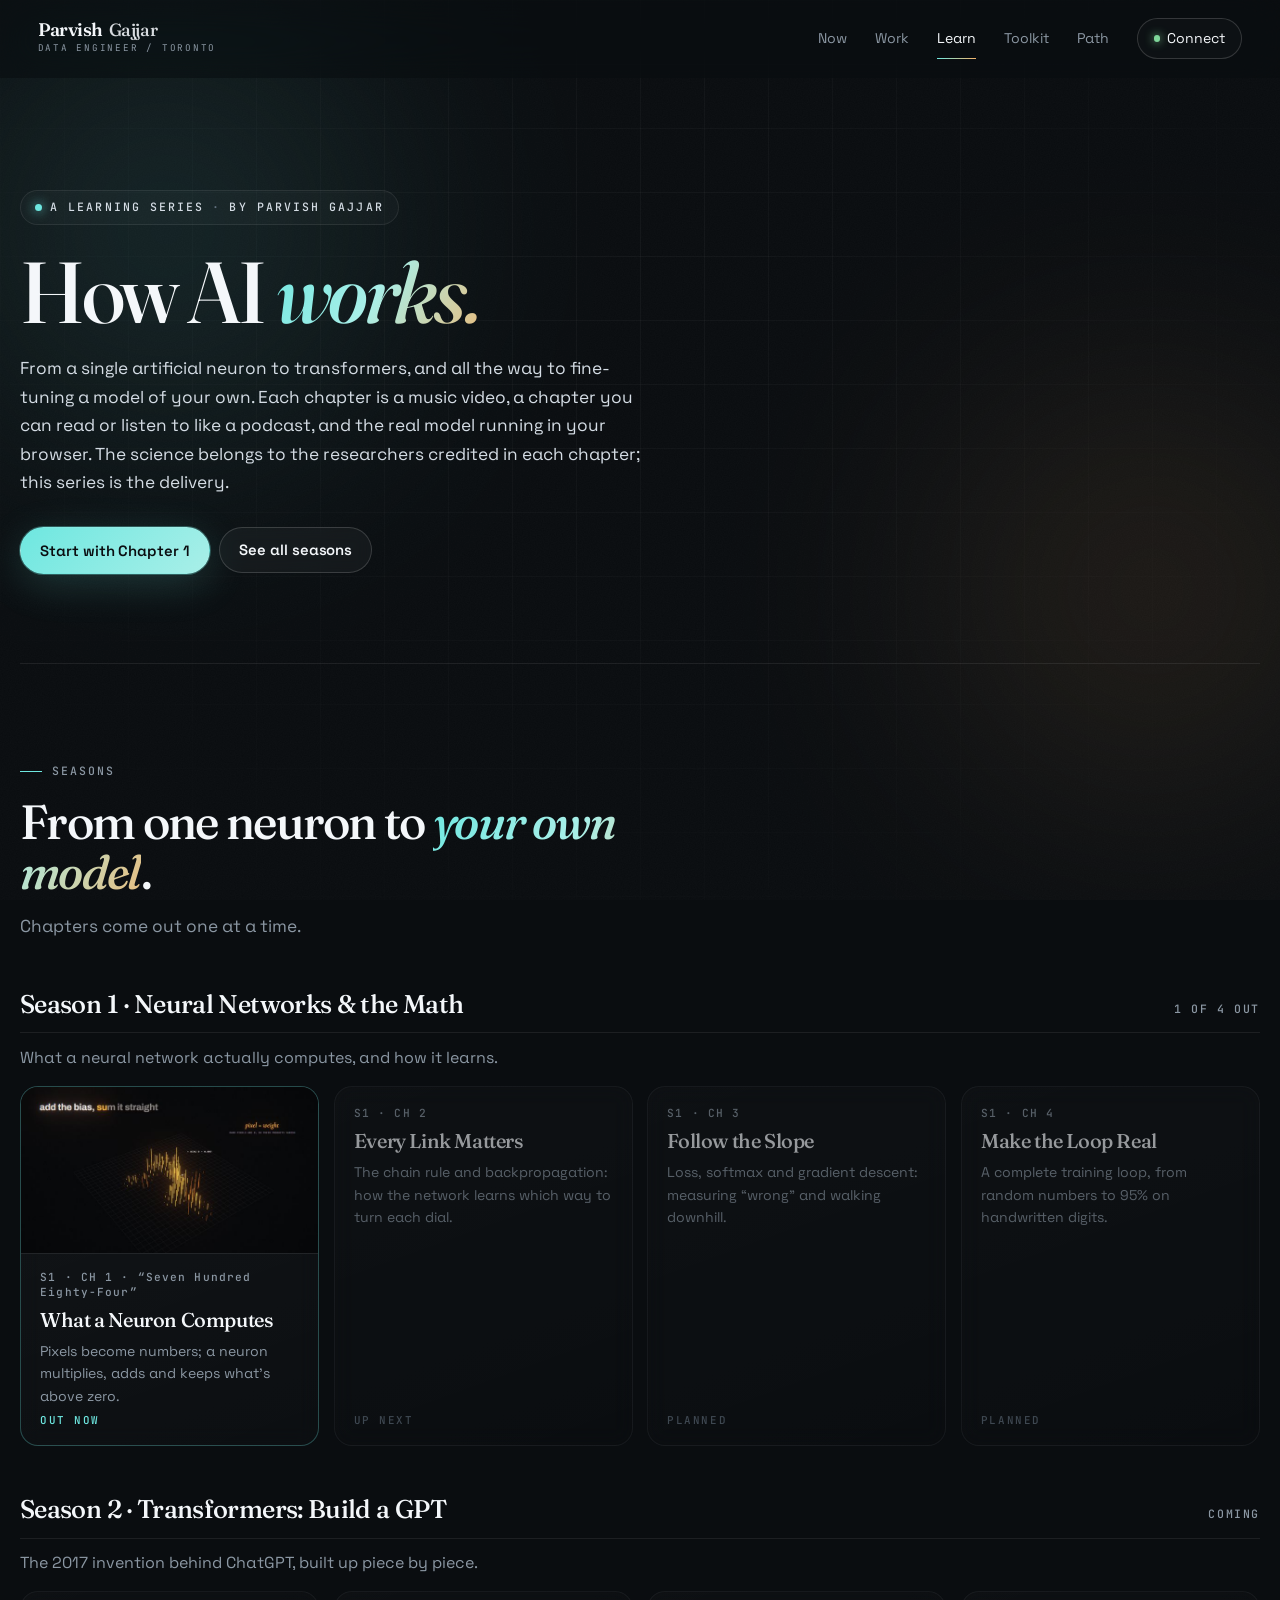
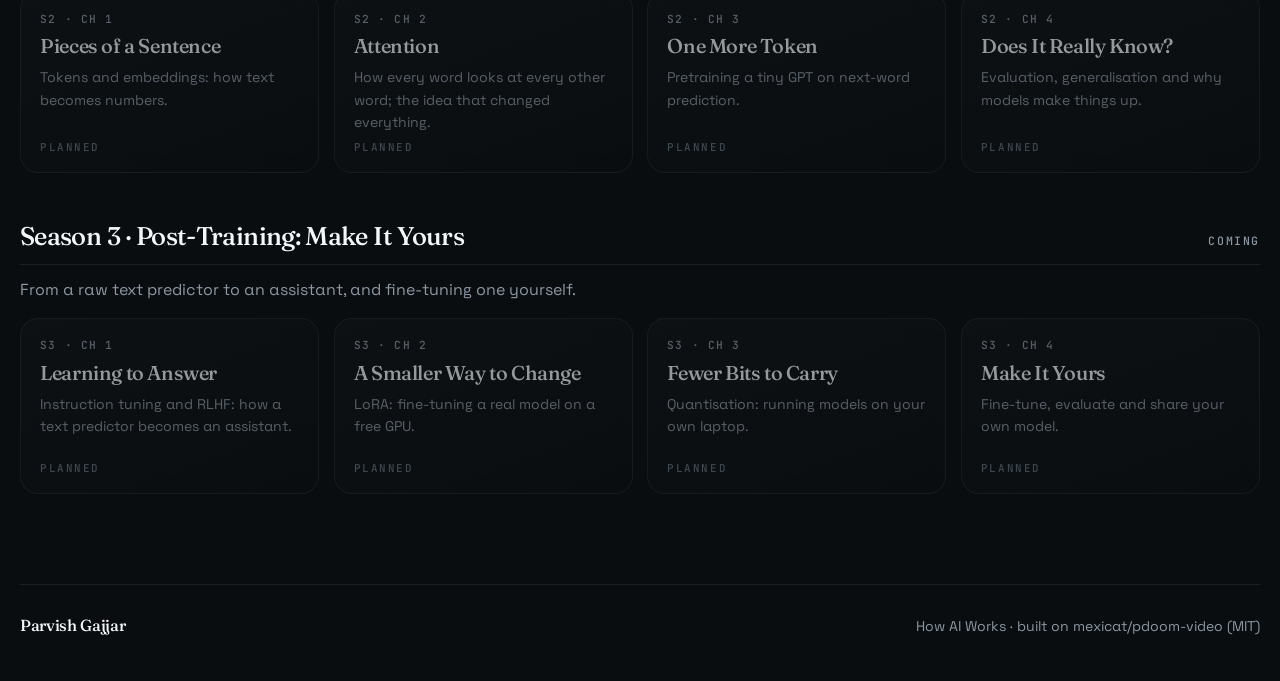
==== learn/index.html @ 752a0ad9 "Add How AI Works learning series: Season 1 Chapter 1 Music video, narrated chapter, and an in-browse" ====
<!DOCTYPE html>
<html lang="en">
<head>
  <meta charset="UTF-8">
  <meta name="viewport" content="width=device-width, initial-scale=1.0">
  <title>How AI Works · a learning series by Parvish Gajjar</title>
  <meta name="description" content="How AI Works: a learning series by Parvish Gajjar. Each chapter is a music video, a chapter you can read or listen to, a real trained model you can try, and a hands-on lab, with credits to the research behind it.">
  <meta name="theme-color" content="#0a0d10">
  <meta property="og:title" content="How AI Works — a learning series by Parvish Gajjar">
  <meta property="og:description" content="From a single neuron to transformers and fine-tuning your own model. Watch, read or listen, try, build.">
  <meta property="og:type" content="website">
  <meta property="og:url" content="https://parvishgajjar.github.io/learn/">
  <meta property="og:image" content="https://parvishgajjar.github.io/learn/s1/c1/media/f5-network.jpg">
  <meta name="twitter:card" content="summary_large_image">
  <link rel="canonical" href="https://parvishgajjar.github.io/learn/">
  <link rel="preconnect" href="https://fonts.googleapis.com">
  <link rel="preconnect" href="https://fonts.gstatic.com" crossorigin>
  <link href="https://fonts.googleapis.com/css2?family=Fraunces:ital,opsz,wght@0,9..144,400;0,9..144,500;0,9..144,600;1,9..144,400;1,9..144,500&family=Space+Grotesk:wght@300;400;500;600;700&family=JetBrains+Mono:wght@400;500&display=swap" rel="stylesheet">
  <link rel="stylesheet" href="/styles.css?v=7babe92">
  <link rel="stylesheet" href="/learn/learn.css?v=2">
  <link rel="icon" href="data:image/svg+xml,%3Csvg xmlns='http://www.w3.org/2000/svg' viewBox='0 0 100 100'%3E%3Crect width='100' height='100' rx='22' fill='%230a0d10'/%3E%3Ctext x='50' y='62' font-size='42' text-anchor='middle' fill='%236ee7e0' font-family='Georgia, serif' font-weight='700'%3EPG%3C/text%3E%3C/svg%3E">
</head>
<body>
  <div class="bg-layer" aria-hidden="true">
    <div class="bg-grid"></div>
    <div class="bg-noise"></div>
    <div class="bg-glow bg-glow-a"></div>
    <div class="bg-glow bg-glow-b"></div>
  </div>

  <header class="site-header">
    <a class="brand" href="/" aria-label="Parvish Gajjar home">
      <span class="brand-lockup">
        <span class="brand-name"><span class="brand-first">Parvish</span> <span class="brand-last">Gajjar</span></span>
        <span class="brand-role" aria-hidden="true">Data Engineer / Toronto</span>
      </span>
    </a>
    <nav class="site-nav" aria-label="Primary">
      <a href="/#now">Now</a>
      <a href="/#work">Work</a>
      <a href="/learn/" class="is-active">Learn</a>
      <a href="/#toolkit">Toolkit</a>
      <a href="/#path">Path</a>
      <a href="/#connect" class="nav-cta"><span class="nav-cta-dot" aria-hidden="true"></span>Connect</a>
    </nav>
  </header>

  <main class="lp">
    <section class="hub-hero">
      <p class="eyebrow"><span class="eyebrow-dot" aria-hidden="true"></span><span>A learning series</span><span class="eyebrow-sep">·</span><span>by Parvish Gajjar</span></p>
      <h1>How AI <span class="serif-accent">works.</span></h1>
      <p class="lede">From a single artificial neuron to transformers, and all the way to fine-tuning a model of your own. Each chapter is a music video, a chapter you can read or listen to like a podcast, and the real model running in your browser. The science belongs to the researchers credited in each chapter; this series is the delivery.</p>
      <div class="hero-actions">
        <a class="button button-primary" href="/learn/s1/c1/" id="startBtn">Start with Chapter 1</a>
        <a class="button button-secondary" href="#seasons">See all seasons</a>
      </div>
    </section>

    <section id="seasons">
      <p class="section-kicker"><span class="kicker-bar"></span>Seasons</p>
      <h2>From one neuron to <span class="serif-accent">your own model</span>.</h2>
      <p class="lede muted">Chapters come out one at a time.</p>
      <div id="seasonList"></div>
      <noscript><p><a class="inline" href="/learn/s1/c1/">Season 1 · Chapter 1: What a Neuron Computes</a></p></noscript>
    </section>
  </main>

  <footer class="site-footer">
    <div class="footer-row">
      <p class="footer-name">Parvish Gajjar</p>
      <p class="footer-meta">How AI Works · built on <a class="inline" href="https://github.com/mexicat/pdoom-video" target="_blank" rel="noreferrer">mexicat/pdoom-video</a> (MIT)</p>
    </div>
  </footer>

  <script src="/learn/series.js?v=2"></script>
  <script>
    (() => {
      const S = window.SERIES, root = document.getElementById('seasonList');
      const esc = (s) => String(s).replace(/[&<>"]/g, (c) => ({ '&': '&amp;', '<': '&lt;', '>': '&gt;', '"': '&quot;' }[c]));
      root.innerHTML = S.seasons.map((s) => {
        const live = s.chapters.filter((c) => c.status === 'live').length;
        return `<div class="season"><div class="season-head"><h3>Season ${s.n} · ${esc(s.title)}</h3><span>${live ? `${live} of ${s.chapters.length} out` : 'Coming'}</span></div>
          <p class="muted" style="margin:-0.3rem 0 1rem">${esc(s.blurb)}</p>
          <div class="chapters">${s.chapters.map((c) => {
            const state = c.status === 'live' ? 'Out now' : c.status === 'next' ? 'Up next' : 'Planned';
            const inner = `${c.thumb ? `<div class="thumb"><img src="${c.thumb}" alt="" loading="lazy"></div>` : ''}
              <span class="n">S${s.n} · CH ${c.n}${c.song ? ` · “${esc(c.song)}”` : ''}</span><h4>${esc(c.title)}</h4><p>${esc(c.blurb)}</p><span class="state">${state}</span>`;
            return c.status === 'live' ? `<a class="ch glass live" href="${c.url}">${inner}</a>` : `<div class="ch glass soon">${inner}</div>`;
          }).join('')}</div></div>`;
      }).join('');
    })();
  </script>
</body>
</html>
---- styles.css ----
:root {
  --bg: #0a0d10;
  --bg-2: #0e1217;
  --surface: #11161c;
  --surface-2: #161c24;
  --surface-3: #1d2530;
  --border: rgba(255, 255, 255, 0.08);
  --border-strong: rgba(255, 255, 255, 0.16);
  --border-warm: rgba(244, 179, 106, 0.22);
  --ink: #f4f7fa;
  --text: #d5dde5;
  --muted: #8b97a3;
  --muted-2: #62707e;
  --cyan: #6ee7e0;
  --cyan-deep: #3fb9b2;
  --cyan-soft: rgba(110, 231, 224, 0.12);
  --amber: #f4b36a;
  --amber-soft: rgba(244, 179, 106, 0.14);
  --green: #7fd69a;
  --danger: #ef6a6a;
  --shadow-sm: 0 6px 18px rgba(0, 0, 0, 0.35);
  --shadow-md: 0 22px 48px rgba(0, 0, 0, 0.45);
  --shadow-lg: 0 40px 90px rgba(0, 0, 0, 0.55);
  --glow-cyan: 0 0 0 1px rgba(110, 231, 224, 0.3), 0 10px 40px rgba(110, 231, 224, 0.18);
  --max: 1240px;
  --header-height: 72px;
  --radius-sm: 12px;
  --radius-md: 18px;
  --radius-lg: 26px;
  --radius-xl: 34px;
}

* { box-sizing: border-box; }
html { scroll-behavior: smooth; }

body {
  margin: 0;
  min-width: 320px;
  background: var(--bg);
  color: var(--text);
  font-family: "Space Grotesk", -apple-system, BlinkMacSystemFont, "Segoe UI", Arial, sans-serif;
  font-feature-settings: "ss01" on, "ss02" on, "cv01" on;
  line-height: 1.6;
  -webkit-font-smoothing: antialiased;
  -moz-osx-font-smoothing: grayscale;
  text-rendering: optimizeLegibility;
  overflow-x: hidden;
}

a { color: inherit; text-decoration: none; }
img { display: block; max-width: 100%; }

::selection { background: var(--cyan); color: var(--bg); }

/* ─────────── Background layer ─────────── */

.bg-layer {
  position: fixed;
  inset: 0;
  z-index: -1;
  overflow: hidden;
  pointer-events: none;
}

#hero-canvas {
  position: absolute;
  inset: 0;
  width: 100%;
  height: 100%;
  opacity: 0.92;
  mix-blend-mode: screen;
  mask-image: radial-gradient(ellipse at 48% 26%, rgba(0, 0, 0, 0.98) 0%, rgba(0, 0, 0, 0.92) 42%, rgba(0, 0, 0, 0.32) 68%, transparent 86%);
  -webkit-mask-image: radial-gradient(ellipse at 48% 26%, rgba(0, 0, 0, 0.98) 0%, rgba(0, 0, 0, 0.92) 42%, rgba(0, 0, 0, 0.32) 68%, transparent 86%);
}

.bg-grid {
  position: absolute;
  inset: 0;
  background-image:
    linear-gradient(rgba(255, 255, 255, 0.035) 1px, transparent 1px),
    linear-gradient(90deg, rgba(255, 255, 255, 0.035) 1px, transparent 1px);
  background-size: 64px 64px;
  mask-image: radial-gradient(ellipse at 50% 30%, black 0%, transparent 85%);
  -webkit-mask-image: radial-gradient(ellipse at 50% 30%, black 0%, transparent 85%);
}

.bg-noise {
  position: absolute;
  inset: 0;
  opacity: 0.045;
  pointer-events: none;
  background-image: url("data:image/svg+xml;utf8,<svg xmlns='http://www.w3.org/2000/svg' width='140' height='140'><filter id='n'><feTurbulence type='fractalNoise' baseFrequency='0.85' numOctaves='2' seed='7'/><feColorMatrix values='0 0 0 0 1  0 0 0 0 1  0 0 0 0 1  0 0 0 0.5 0'/></filter><rect width='100%' height='100%' filter='url(%23n)' fill='white'/></svg>");
}

.bg-glow {
  position: absolute;
  width: 50vw;
  height: 50vw;
  max-width: 720px;
  max-height: 720px;
  border-radius: 50%;
  filter: blur(120px);
  opacity: 0.5;
}

.bg-glow-a {
  top: -10%;
  left: -12%;
  background: radial-gradient(circle, rgba(110, 231, 224, 0.35), transparent 70%);
}

.bg-glow-b {
  top: 30%;
  right: -15%;
  background: radial-gradient(circle, rgba(244, 179, 106, 0.28), transparent 70%);
}

/* ─────────── Header ─────────── */

.site-header {
  position: sticky;
  top: 0;
  z-index: 20;
  display: flex;
  align-items: center;
  justify-content: space-between;
  gap: 1.4rem;
  height: 78px;
  padding: 0 2.35rem;
  backdrop-filter: blur(20px) saturate(140%);
  -webkit-backdrop-filter: blur(20px) saturate(140%);
  background: rgba(10, 13, 16, 0.55);
  border-bottom: 1px solid transparent;
  transition: background-color 220ms ease, border-color 220ms ease;
}

.site-header.is-scrolled {
  background: rgba(10, 13, 16, 0.82);
  border-color: var(--border);
}

.brand {
  display: inline-flex;
  align-items: center;
  gap: 0.2rem;
  font-weight: 600;
  letter-spacing: -0.02em;
  color: var(--ink);
}

.brand-lockup {
  display: grid;
  gap: 0.14rem;
}

.brand-name {
  display: inline-flex;
  align-items: baseline;
  gap: 0.36rem;
  white-space: nowrap;
  line-height: 1;
}

.brand-first {
  font-family: "Fraunces", Georgia, serif;
  font-size: 1.14rem;
  font-weight: 600;
  letter-spacing: -0.03em;
  color: var(--ink);
}

.brand-last {
  font-family: "Fraunces", Georgia, serif;
  font-size: 1.1rem;
  font-weight: 500;
  letter-spacing: -0.022em;
  text-transform: none;
  color: rgba(244, 247, 250, 0.88);
}

.brand-role {
  display: block;
  color: var(--muted);
  font-family: "JetBrains Mono", ui-monospace, monospace;
  font-size: 0.58rem;
  font-weight: 400;
  letter-spacing: 0.19em;
  text-transform: uppercase;
}

.site-nav {
  display: inline-flex;
  align-items: center;
  gap: 1.75rem;
  flex-wrap: wrap;
  justify-content: flex-end;
  font-size: 0.88rem;
}

.site-nav a {
  position: relative;
  color: var(--muted);
  padding: 0.3rem 0;
  transition: color 180ms ease;
}

.site-nav a::after {
  content: "";
  position: absolute;
  left: 0;
  bottom: -0.3rem;
  width: 100%;
  height: 1.5px;
  background: linear-gradient(90deg, var(--cyan), var(--amber));
  transform: scaleX(0);
  transform-origin: left;
  transition: transform 280ms cubic-bezier(0.2, 0.8, 0.2, 1);
}

.site-nav a:hover,
.site-nav a.is-active { color: var(--ink); }
.site-nav a:hover::after,
.site-nav a.is-active::after { transform: scaleX(1); }

.nav-cta {
  display: inline-flex;
  align-items: center;
  gap: 0.45rem;
  padding: 0.52rem 1rem !important;
  border: 1px solid var(--border-strong);
  border-radius: 999px;
  color: var(--ink) !important;
  background: rgba(255, 255, 255, 0.02);
  transition: background-color 200ms ease, border-color 200ms ease;
}

.nav-cta::after { display: none; }
.nav-cta:hover { background: rgba(110, 231, 224, 0.08); border-color: var(--cyan-deep); }

.nav-cta-dot {
  width: 0.42rem;
  height: 0.42rem;
  border-radius: 999px;
  background: var(--green);
  box-shadow: 0 0 10px var(--green);
  animation: pulseDot 2.4s ease-in-out infinite;
}

/* ─────────── Hero ─────────── */

.hero { padding: 2.4rem 0 0; position: relative; }

.hero-shell,
.section,
.site-footer {
  width: min(var(--max), calc(100% - 2.4rem));
  margin: 0 auto;
}

.hero-shell {
  display: grid;
  grid-template-columns: minmax(0, 1.1fr) minmax(320px, 0.9fr);
  gap: 3.4rem;
  align-items: center;
  min-height: calc(100svh - var(--header-height) - 1rem);
  padding: 1.5rem 0 3rem;
  position: relative;
}

.eyebrow,
.section-kicker,
.path-label,
.principle-index,
.work-index,
.now-label,
.focus-num {
  text-transform: uppercase;
  letter-spacing: 0.18em;
  font-size: 0.72rem;
  color: var(--muted);
  font-family: "JetBrains Mono", ui-monospace, monospace;
  font-weight: 500;
}

.eyebrow {
  display: inline-flex;
  align-items: center;
  gap: 0.5rem;
  padding: 0.45rem 0.9rem;
  border: 1px solid var(--border);
  border-radius: 999px;
  background: rgba(255, 255, 255, 0.025);
  margin: 0 0 1.6rem;
  color: var(--text);
}

.eyebrow-sep { color: var(--muted-2); }

.eyebrow-dot {
  width: 0.42rem;
  height: 0.42rem;
  border-radius: 999px;
  background: var(--cyan);
  box-shadow: 0 0 12px var(--cyan);
  animation: pulseDot 2.4s ease-in-out infinite;
}

.hero-copy h1 {
  margin: 0 0 1.3rem;
  max-width: 14ch;
  font-family: "Fraunces", Georgia, serif;
  font-weight: 500;
  font-size: clamp(3rem, 8.4vw, 6.4rem);
  line-height: 0.98;
  letter-spacing: -0.04em;
  color: var(--ink);
}

.hero-copy h1 .serif {
  display: inline;
  font-style: italic;
  font-weight: 500;
  background: linear-gradient(120deg, var(--cyan) 0%, #a9efe8 50%, var(--amber) 110%);
  -webkit-background-clip: text;
  background-clip: text;
  color: transparent;
}

.hero-text,
.intro-copy p,
.connect-copy,
.now-lede {
  max-width: 42rem;
  font-size: 1.05rem;
  color: var(--text);
  line-height: 1.65;
}

.hero-actions {
  display: flex;
  flex-wrap: wrap;
  gap: 0.6rem;
  margin-top: 1.9rem;
}

.button {
  display: inline-flex;
  align-items: center;
  justify-content: center;
  gap: 0.5rem;
  min-height: 2.85rem;
  padding: 0.65rem 1.2rem;
  border-radius: 999px;
  border: 1px solid transparent;
  font-weight: 600;
  font-size: 0.93rem;
  letter-spacing: -0.005em;
  cursor: pointer;
  transition: transform 220ms ease, background-color 220ms ease, border-color 220ms ease, color 220ms ease, box-shadow 220ms ease;
}

.button svg { transition: transform 220ms ease; }
.button:hover { transform: translateY(-1px); }
.button:hover svg { transform: translate(2px, -2px); }

.button-primary {
  background: linear-gradient(135deg, var(--cyan) 0%, #a9efe8 100%);
  color: var(--bg);
  box-shadow: var(--glow-cyan);
}

.button-primary:hover {
  box-shadow: 0 0 0 1px var(--cyan), 0 14px 50px rgba(110, 231, 224, 0.28);
}

.button-secondary {
  background: rgba(255, 255, 255, 0.04);
  border-color: var(--border-strong);
  color: var(--ink);
  backdrop-filter: blur(8px);
}

.button-secondary:hover {
  background: rgba(255, 255, 255, 0.08);
  border-color: var(--border-strong);
}

.button-ghost {
  background: transparent;
  color: var(--muted);
}

.button-ghost:hover { color: var(--ink); }

/* ─────────── Stat strip ─────────── */

.stat-strip {
  display: grid;
  grid-template-columns: repeat(4, minmax(0, 1fr));
  gap: 1rem;
  margin: 2.4rem 0 0;
  padding: 1.4rem 1.4rem;
  border: 1px solid var(--border);
  border-radius: var(--radius-md);
  background: linear-gradient(180deg, rgba(255, 255, 255, 0.03), rgba(255, 255, 255, 0.01));
  backdrop-filter: blur(8px);
}

.stat { margin: 0; min-width: 0; }

.stat dt {
  font-family: "JetBrains Mono", ui-monospace, monospace;
  font-size: 0.66rem;
  letter-spacing: 0.18em;
  text-transform: uppercase;
  color: var(--muted-2);
  margin-bottom: 0.3rem;
}

.stat dd { margin: 0; display: flex; flex-direction: column; gap: 0.15rem; }

.stat-num {
  font-family: "Fraunces", Georgia, serif;
  font-size: clamp(1.6rem, 3.4vw, 2.2rem);
  font-weight: 500;
  line-height: 1;
  letter-spacing: -0.03em;
  color: var(--ink);
}

.stat-num em {
  font-style: normal;
  color: var(--cyan);
  font-size: 0.75em;
  margin-left: 0.1em;
}

.stat-ctx {
  font-size: 0.76rem;
  color: var(--muted);
  line-height: 1.35;
}

/* ─────────── Hero portrait ─────────── */

.hero-visual {
  position: relative;
  margin: 0;
  display: grid;
  place-items: center;
  min-height: 34rem;
}

.portrait-stack {
  position: relative;
  width: min(100%, 27rem);
  aspect-ratio: 1 / 1;
}

.portrait-ring {
  position: absolute;
  inset: -8%;
  border-radius: 50%;
  background:
    conic-gradient(from 140deg at 50% 50%, transparent, rgba(110, 231, 224, 0.45), transparent 40%, rgba(244, 179, 106, 0.35), transparent 70%);
  filter: blur(16px);
  opacity: 0.55;
  z-index: 0;
  animation: ringSpin 18s linear infinite;
}

.portrait-frame {
  position: relative;
  width: 100%;
  height: 100%;
  border-radius: 50%;
  overflow: hidden;
  background: radial-gradient(circle at 50% 50%, rgba(255, 255, 255, 0.04), rgba(17, 22, 28, 0.88));
  border: 1px solid var(--border-strong);
  box-shadow: var(--shadow-lg), inset 0 1px 0 rgba(255, 255, 255, 0.05);
  transform: translateY(0);
  transition: transform 500ms cubic-bezier(0.2, 0.8, 0.2, 1);
  z-index: 1;
  will-change: transform;
}

.portrait-frame:hover { transform: translateY(-4px) scale(1.01); }

.portrait {
  width: 100%;
  height: 100%;
  object-fit: cover;
  object-position: 50% 50%;
  filter: saturate(1.03) contrast(1.02);
}

.portrait-overlay {
  position: absolute;
  inset: 0;
  background:
    radial-gradient(circle at 50% 30%, transparent 48%, rgba(10, 13, 16, 0.18) 82%, rgba(10, 13, 16, 0.4) 100%);
  pointer-events: none;
}

.portrait-mark {
  position: absolute;
  top: 0.6rem;
  right: -0.1rem;
  z-index: 2;
  font-family: "JetBrains Mono", ui-monospace, monospace;
  font-size: 0.72rem;
  letter-spacing: 0.12em;
  color: var(--muted);
  background: var(--surface-2);
  padding: 0.3rem 0.7rem;
  border-radius: 999px;
  border: 1px solid var(--border-strong);
  transform: rotate(2deg);
  box-shadow: var(--shadow-sm);
}

.portrait-snippet {
  position: absolute;
  right: -0.6rem;
  bottom: 0.9rem;
  z-index: 4;
  display: flex;
  flex-direction: column;
  gap: 0.25rem;
  padding: 0.7rem 0.95rem;
  background: var(--surface-2);
  border: 1px solid var(--border-strong);
  border-radius: var(--radius-md);
  box-shadow: var(--shadow-md);
  max-width: 13.5rem;
}

.portrait-snippet-label {
  font-family: "JetBrains Mono", ui-monospace, monospace;
  font-size: 0.66rem;
  letter-spacing: 0.18em;
  text-transform: uppercase;
  color: var(--cyan);
}

.portrait-snippet code {
  font-family: "JetBrains Mono", ui-monospace, monospace;
  font-size: 0.74rem;
  color: var(--text);
  line-height: 1.4;
  word-break: break-word;
}

/* ─────────── Ticker ─────────── */

.ticker {
  margin: 1rem 0 0;
  overflow: hidden;
  border-top: 1px solid var(--border);
  border-bottom: 1px solid var(--border);
  background: linear-gradient(90deg, transparent, rgba(255, 255, 255, 0.02), transparent);
  mask-image: linear-gradient(90deg, transparent, black 10%, black 90%, transparent);
  -webkit-mask-image: linear-gradient(90deg, transparent, black 10%, black 90%, transparent);
}

.ticker-track {
  display: inline-flex;
  align-items: center;
  gap: 1.6rem;
  min-width: max-content;
  padding: 0.95rem 0;
  animation: tickerMove 44s linear infinite;
}

.ticker-track span {
  font-family: "JetBrains Mono", ui-monospace, monospace;
  font-size: 0.84rem;
  text-transform: uppercase;
  letter-spacing: 0.16em;
  color: var(--text);
}

.ticker-track i {
  color: var(--cyan);
  font-style: normal;
  font-size: 0.82rem;
}

/* ─────────── Sections ─────────── */

.section { padding: 6rem 0; position: relative; }

.section-kicker {
  display: inline-flex;
  align-items: center;
  gap: 0.6rem;
  margin: 0 0 1rem;
}

.kicker-bar {
  display: inline-block;
  width: 1.4rem;
  height: 1px;
  background: var(--cyan);
}

.now-head h2,
.work-head h2,
.toolkit-head h2,
.path-head h2,
.values-head h2,
.connect-shell h2 {
  margin: 0;
  font-family: "Fraunces", Georgia, serif;
  font-weight: 500;
  font-size: clamp(2rem, 4.4vw, 3.2rem);
  line-height: 1.02;
  letter-spacing: -0.035em;
  color: var(--ink);
  max-width: 22ch;
}

/* ─────────── Now section ─────────── */

.now-shell {
  display: grid;
  grid-template-columns: minmax(0, 0.85fr) minmax(0, 1.15fr);
  gap: 2.4rem;
  align-items: start;
}

.now-head { position: sticky; top: calc(var(--header-height) + 1.5rem); }

.now-lede {
  margin: 1rem 0 0;
  font-size: 0.98rem;
  color: var(--muted);
}

.now-list {
  list-style: none;
  margin: 0;
  padding: 0;
  display: grid;
  gap: 0;
}

.now-list li {
  display: grid;
  grid-template-columns: 9rem 1fr;
  gap: 1.4rem;
  align-items: start;
  padding: 1.4rem 0;
  border-top: 1px solid var(--border);
  transition: padding-left 240ms ease;
}

.now-list li:last-child { border-bottom: 1px solid var(--border); }
.now-list li:hover { padding-left: 0.6rem; }

.now-label {
  padding-top: 0.25rem;
  color: var(--cyan);
}

.now-body h3 {
  margin: 0 0 0.4rem;
  font-family: "Fraunces", Georgia, serif;
  font-weight: 500;
  font-size: 1.25rem;
  letter-spacing: -0.025em;
  color: var(--ink);
  line-height: 1.2;
}

.now-body p {
  margin: 0;
  color: var(--text);
  font-size: 0.98rem;
}

.now-body em { color: var(--amber); font-style: normal; font-weight: 500; }

/* ─────────── Intro / Focus ─────────── */

.intro-grid {
  display: grid;
  grid-template-columns: minmax(0, 1fr) minmax(0, 1.05fr);
  gap: 2.6rem;
}

.section-lede {
  margin: 0 0 1rem;
  font-family: "Fraunces", Georgia, serif;
  font-weight: 400;
  font-style: italic;
  font-size: clamp(1.9rem, 3.6vw, 2.7rem);
  line-height: 1.08;
  letter-spacing: -0.025em;
  color: var(--ink);
  max-width: 18ch;
}

.focus-list { display: grid; gap: 0; }

.focus-item {
  display: grid;
  grid-template-columns: 3.4rem 1fr;
  column-gap: 0.8rem;
  row-gap: 0.4rem;
  align-items: start;
  padding: 1.5rem 0;
  border-top: 1px solid var(--border);
}

.focus-item:last-child { border-bottom: 1px solid var(--border); }

.focus-item h3,
.focus-item p { grid-column: 2; }

.focus-num {
  grid-column: 1;
  grid-row: 1 / span 2;
  color: var(--amber);
  padding-top: 0.25rem;
}

.focus-item h3 {
  margin: 0;
  font-family: "Fraunces", Georgia, serif;
  font-weight: 500;
  font-size: 1.22rem;
  letter-spacing: -0.025em;
  color: var(--ink);
  line-height: 1.22;
}

.focus-item p {
  margin: 0;
  color: var(--text);
  font-size: 0.98rem;
  line-height: 1.6;
}

/* ─────────── Work / Build log ─────────── */

.work-head {
  display: grid;
  gap: 0.8rem;
  margin-bottom: 2rem;
  max-width: 44rem;
}

.work-feature {
  position: relative;
  padding: 2rem 2.2rem;
  margin-bottom: 1rem;
  border: 1px solid var(--border);
  border-radius: var(--radius-lg);
  background:
    radial-gradient(circle at 100% 0%, rgba(110, 231, 224, 0.08), transparent 50%),
    linear-gradient(180deg, rgba(255, 255, 255, 0.03), rgba(255, 255, 255, 0.01));
  overflow: hidden;
}

.work-feature-alt {
  background:
    radial-gradient(circle at 0% 100%, rgba(244, 179, 106, 0.1), transparent 55%),
    linear-gradient(180deg, rgba(255, 255, 255, 0.03), rgba(255, 255, 255, 0.01));
}

.work-feature::after {
  content: "";
  position: absolute;
  inset: 0;
  background-image:
    linear-gradient(rgba(255, 255, 255, 0.03) 1px, transparent 1px),
    linear-gradient(90deg, rgba(255, 255, 255, 0.03) 1px, transparent 1px);
  background-size: 40px 40px;
  mask-image: radial-gradient(ellipse at 80% 20%, black, transparent 70%);
  -webkit-mask-image: radial-gradient(ellipse at 80% 20%, black, transparent 70%);
  pointer-events: none;
}

.work-feature > * { position: relative; z-index: 1; }

.work-feature-meta {
  display: flex;
  flex-wrap: wrap;
  gap: 0.5rem;
  margin-bottom: 1.2rem;
}

.badge {
  display: inline-flex;
  align-items: center;
  padding: 0.3rem 0.7rem;
  border: 1px solid var(--border);
  border-radius: 999px;
  font-family: "JetBrains Mono", ui-monospace, monospace;
  font-size: 0.72rem;
  letter-spacing: 0.08em;
  color: var(--text);
  background: rgba(255, 255, 255, 0.03);
}

.badge-cyan { color: var(--cyan); border-color: rgba(110, 231, 224, 0.3); background: var(--cyan-soft); }
.badge-amber { color: var(--amber); border-color: var(--border-warm); background: var(--amber-soft); }

.work-feature h3 {
  margin: 0 0 0.8rem;
  font-family: "Fraunces", Georgia, serif;
  font-weight: 500;
  font-size: clamp(1.6rem, 3vw, 2.3rem);
  line-height: 1.1;
  letter-spacing: -0.03em;
  color: var(--ink);
}

.work-feature p {
  margin: 0 0 1.6rem;
  max-width: 54ch;
  color: var(--text);
  font-size: 1.02rem;
  line-height: 1.65;
}

.work-feature-stats {
  display: flex;
  flex-wrap: wrap;
  gap: 1.4rem 2.6rem;
  padding: 1rem 0 0;
  border-top: 1px solid var(--border);
}

.work-feature-stats div {
  display: flex;
  flex-direction: column;
  gap: 0.15rem;
}

.work-feature-stats strong {
  font-family: "Fraunces", Georgia, serif;
  font-weight: 500;
  font-size: 1.6rem;
  letter-spacing: -0.03em;
  color: var(--cyan);
}

.work-feature-alt .work-feature-stats strong { color: var(--amber); }

.work-feature-stats span {
  font-family: "JetBrains Mono", ui-monospace, monospace;
  font-size: 0.76rem;
  letter-spacing: 0.08em;
  color: var(--muted);
  text-transform: uppercase;
}

.work-list {
  display: grid;
  gap: 0;
  margin-top: 2.5rem;
  border-top: 1px solid var(--border);
}

.work-row {
  display: grid;
  grid-template-columns: 180px minmax(0, 1fr);
  gap: 2rem;
  padding: 1.8rem 0;
  border-bottom: 1px solid var(--border);
  transition: background-color 240ms ease, padding 240ms ease;
}

.work-row:hover {
  background: rgba(255, 255, 255, 0.015);
  padding-left: 0.6rem;
  padding-right: 0.6rem;
}

.work-meta {
  display: flex;
  flex-direction: column;
  gap: 0.5rem;
  padding-top: 0.4rem;
}

.work-index { color: var(--text); font-size: 0.86rem; }
.work-stack { color: var(--muted); font-size: 0.74rem; text-transform: none; letter-spacing: 0.04em; }

.work-body h3 {
  margin: 0;
  font-family: "Fraunces", Georgia, serif;
  font-weight: 500;
  font-size: clamp(1.35rem, 2.4vw, 1.9rem);
  letter-spacing: -0.025em;
  line-height: 1.15;
  color: var(--ink);
}

.work-body h3 a {
  display: inline-flex;
  align-items: baseline;
  gap: 0.4rem;
  color: var(--ink);
}

.work-body h3 a:hover { color: var(--cyan); }

.link-arrow {
  display: inline-block;
  font-family: "Space Grotesk", sans-serif;
  color: var(--cyan);
  transition: transform 220ms ease;
}

.work-body h3 a:hover .link-arrow { transform: translate(3px, -3px); }

.work-body p {
  margin: 0.5rem 0 0;
  color: var(--text);
  font-size: 0.98rem;
  line-height: 1.6;
  max-width: 58ch;
}

.work-tags {
  display: flex;
  flex-wrap: wrap;
  gap: 0.5rem;
  margin-top: 0.95rem;
}

.work-tags span {
  display: inline-flex;
  align-items: center;
  min-height: 1.85rem;
  padding: 0.25rem 0.7rem;
  border: 1px solid var(--border);
  border-radius: 999px;
  background: rgba(255, 255, 255, 0.02);
  color: var(--muted);
  font-size: 0.82rem;
}

.work-tags a {
  text-decoration: underline;
  text-decoration-thickness: 0.06em;
  text-underline-offset: 0.18em;
  color: var(--text);
}

/* ─────────── Toolkit ─────────── */

.toolkit-head {
  display: grid;
  gap: 0.6rem;
  margin-bottom: 2rem;
}

.toolkit-grid {
  display: grid;
  grid-template-columns: repeat(3, minmax(0, 1fr));
  gap: 1.2rem;
}

.tool-card {
  position: relative;
  padding: 1.4rem 1.4rem 1.4rem;
  border: 1px solid var(--border);
  border-radius: var(--radius-md);
  background: linear-gradient(180deg, rgba(255, 255, 255, 0.035), rgba(255, 255, 255, 0.01));
  transition: border-color 240ms ease, transform 240ms ease, box-shadow 240ms ease;
}

.tool-card:hover {
  border-color: var(--border-strong);
  transform: translateY(-2px);
  box-shadow: var(--shadow-sm);
}

.tool-card.is-active {
  border-color: rgba(110, 231, 224, 0.34);
  transform: translateY(-3px);
  box-shadow: 0 0 0 1px rgba(110, 231, 224, 0.12), 0 18px 46px rgba(110, 231, 224, 0.12);
}

.tool-card-head {
  display: flex;
  align-items: center;
  gap: 0.7rem;
  margin-bottom: 1rem;
  padding-bottom: 1rem;
  border-bottom: 1px solid var(--border);
}

.tool-card-icon {
  display: inline-flex;
  align-items: center;
  justify-content: center;
  width: 2.1rem;
  height: 2.1rem;
  border-radius: 8px;
  background: var(--cyan-soft);
  color: var(--cyan);
  border: 1px solid rgba(110, 231, 224, 0.2);
}

.tool-card h3 {
  margin: 0;
  font-family: "Fraunces", Georgia, serif;
  font-weight: 500;
  font-size: 1.1rem;
  letter-spacing: -0.02em;
  color: var(--ink);
}

.tool-list {
  list-style: none;
  margin: 0;
  padding: 0;
  display: grid;
  gap: 0.55rem;
}

.tool-list li {
  display: flex;
  align-items: center;
  justify-content: space-between;
  gap: 0.6rem;
}

.tool-list kbd {
  font-family: "JetBrains Mono", ui-monospace, monospace;
  font-size: 0.82rem;
  font-weight: 500;
  color: var(--ink);
  padding: 0.2rem 0.55rem;
  border-radius: 6px;
  background: rgba(255, 255, 255, 0.04);
  border: 1px solid var(--border);
}

.tool-list span { color: var(--muted); font-size: 0.82rem; }

.tool-card-quote {
  grid-column: span 2;
  background:
    radial-gradient(circle at 100% 0%, rgba(244, 179, 106, 0.08), transparent 60%),
    linear-gradient(180deg, rgba(255, 255, 255, 0.035), rgba(255, 255, 255, 0.01));
  display: flex;
  align-items: center;
}

.tool-card-quote blockquote { margin: 0; }

.tool-card-quote p {
  margin: 0 0 0.6rem;
  font-family: "Fraunces", Georgia, serif;
  font-style: italic;
  font-size: clamp(1.2rem, 2.4vw, 1.6rem);
  line-height: 1.3;
  color: var(--ink);
  letter-spacing: -0.015em;
}

.tool-card-quote cite {
  display: block;
  font-style: normal;
  font-family: "JetBrains Mono", ui-monospace, monospace;
  font-size: 0.78rem;
  color: var(--muted);
  letter-spacing: 0.04em;
}

/* ─────────── Path ─────────── */

.path-head {
  display: grid;
  gap: 0.6rem;
  margin-bottom: 1.8rem;
}

.path-timeline {
  list-style: none;
  margin: 0;
  padding: 0;
  display: grid;
  gap: 0;
  border-top: 1px solid var(--border);
  position: relative;
}

.path-item {
  position: relative;
  display: grid;
  grid-template-columns: 10rem 1fr;
  column-gap: 1.6rem;
  row-gap: 0.35rem;
  align-items: start;
  padding: 1.6rem 0;
  border-bottom: 1px solid var(--border);
  transition: padding-left 240ms ease;
}

.path-item:hover { padding-left: 0.6rem; }

.path-item.is-active {
  background: linear-gradient(90deg, rgba(110, 231, 224, 0.08), rgba(110, 231, 224, 0.02) 24%, transparent 52%);
}

.path-item.is-active h3 {
  color: #dff9f6;
}

.path-item.is-active .path-label {
  color: var(--cyan);
}

.path-item h3,
.path-item p { grid-column: 2; }

.path-label {
  grid-column: 1;
  grid-row: 1 / span 3;
  color: var(--amber);
  padding-top: 0.25rem;
  font-size: 0.7rem;
}

.path-item h3 {
  margin: 0;
  font-family: "Fraunces", Georgia, serif;
  font-weight: 500;
  font-size: 1.2rem;
  letter-spacing: -0.025em;
  color: var(--ink);
  line-height: 1.2;
}

.path-accent {
  color: var(--cyan);
  font-style: italic;
  font-size: 0.88em;
  font-weight: 400;
}

.path-where {
  margin: 0;
  font-family: "JetBrains Mono", ui-monospace, monospace;
  font-size: 0.76rem;
  letter-spacing: 0.04em;
  color: var(--muted);
}

.path-item p:not(.path-where) {
  margin: 0.25rem 0 0;
  color: var(--text);
  font-size: 0.96rem;
  line-height: 1.6;
}

/* ─────────── Values / Principles ─────────── */

.values-head {
  display: grid;
  gap: 0.6rem;
  margin-bottom: 2rem;
}

.principles {
  display: grid;
  grid-template-columns: repeat(3, minmax(0, 1fr));
  gap: 1.2rem;
}

.principle {
  position: relative;
  padding: 1.8rem 1.4rem 1.4rem;
  border: 1px solid var(--border);
  border-radius: var(--radius-md);
  background: linear-gradient(180deg, rgba(255, 255, 255, 0.035), rgba(255, 255, 255, 0.01));
  transition: transform 240ms ease, border-color 240ms ease, box-shadow 240ms ease;
}

.principle:hover {
  transform: translateY(-2px);
  border-color: var(--border-strong);
  box-shadow: var(--shadow-sm);
}

.principle-index {
  display: block;
  margin-bottom: 1rem;
  color: var(--cyan);
}

.principle h3 {
  margin: 0 0 0.6rem;
  font-family: "Fraunces", Georgia, serif;
  font-weight: 500;
  font-size: 1.2rem;
  line-height: 1.25;
  letter-spacing: -0.02em;
  color: var(--ink);
}

.principle p {
  margin: 0;
  color: var(--text);
  font-size: 0.97rem;
  line-height: 1.6;
}

/* ─────────── Connect ─────────── */

.connect { padding-bottom: 6rem; }

.connect-shell {
  position: relative;
  display: grid;
  grid-template-columns: minmax(0, 1.2fr) minmax(0, 0.8fr);
  gap: 2.4rem;
  align-items: center;
  padding: clamp(2rem, 5vw, 3.4rem);
  border: 1px solid var(--border);
  border-radius: var(--radius-xl);
  background:
    radial-gradient(circle at 0% 100%, rgba(110, 231, 224, 0.12), transparent 50%),
    radial-gradient(circle at 100% 0%, rgba(244, 179, 106, 0.1), transparent 50%),
    linear-gradient(180deg, rgba(255, 255, 255, 0.035), rgba(255, 255, 255, 0.01));
  overflow: hidden;
}

.connect-shell::after {
  content: "";
  position: absolute;
  inset: 0;
  background-image:
    linear-gradient(rgba(255, 255, 255, 0.035) 1px, transparent 1px),
    linear-gradient(90deg, rgba(255, 255, 255, 0.035) 1px, transparent 1px);
  background-size: 40px 40px;
  mask-image: radial-gradient(circle at 80% 20%, black, transparent 65%);
  -webkit-mask-image: radial-gradient(circle at 80% 20%, black, transparent 65%);
  pointer-events: none;
}

.connect-shell > * { position: relative; z-index: 1; }

.connect-copy-col { min-width: 0; }

.connect-shell h2 {
  margin: 0.6rem 0 1.2rem;
  font-size: clamp(1.8rem, 3.5vw, 2.6rem);
  line-height: 1.1;
  max-width: 26ch;
}

.connect-card {
  position: relative;
  border-radius: var(--radius-lg);
  overflow: hidden;
  border: 1px solid var(--border-strong);
  box-shadow: var(--shadow-md);
  transform: rotate(-1.5deg);
  transition: transform 400ms cubic-bezier(0.2, 0.8, 0.2, 1);
}

.connect-card:hover { transform: rotate(0deg) translateY(-3px); }

.connect-card img {
  width: 100%;
  aspect-ratio: 3 / 4;
  object-fit: cover;
  display: block;
}

.connect-card-meta {
  position: absolute;
  left: 1rem;
  bottom: 1rem;
  display: inline-flex;
  align-items: center;
  gap: 0.5rem;
  padding: 0.45rem 0.85rem;
  border-radius: 999px;
  background: rgba(17, 22, 28, 0.82);
  backdrop-filter: blur(10px);
  border: 1px solid var(--border-strong);
  font-family: "JetBrains Mono", ui-monospace, monospace;
  font-size: 0.74rem;
  color: var(--ink);
  letter-spacing: 0.04em;
}

.connect-card-dot {
  width: 0.42rem;
  height: 0.42rem;
  border-radius: 999px;
  background: var(--green);
  box-shadow: 0 0 8px var(--green);
  animation: pulseDot 2.4s ease-in-out infinite;
}

/* ─────────── Footer ─────────── */

.site-footer {
  padding: 1.8rem 0 2.6rem;
  border-top: 1px solid var(--border);
  display: grid;
  gap: 0.7rem;
  color: var(--muted);
  font-size: 0.88rem;
}

.footer-row {
  display: flex;
  align-items: center;
  justify-content: space-between;
  gap: 1rem;
  flex-wrap: wrap;
}

.footer-name {
  margin: 0;
  font-family: "Fraunces", Georgia, serif;
  font-weight: 500;
  color: var(--ink);
  font-size: 1rem;
  letter-spacing: -0.02em;
}

.footer-meta { margin: 0; }

.footer-quiet {
  margin: 0;
  font-style: italic;
  color: var(--muted);
  font-family: "Fraunces", Georgia, serif;
  font-size: 0.94rem;
}

/* ─────────── Reveal ─────────── */

[data-reveal] {
  opacity: 0;
  transform: translateY(18px);
  transition: opacity 700ms cubic-bezier(0.2, 0.7, 0.2, 1), transform 700ms cubic-bezier(0.2, 0.7, 0.2, 1);
}

[data-reveal].is-visible {
  opacity: 1;
  transform: translateY(0);
}

/* ─────────── Animations ─────────── */

@keyframes tickerMove {
  from { transform: translateX(0); }
  to { transform: translateX(-50%); }
}

@keyframes pulseDot {
  0%, 100% { box-shadow: 0 0 0 0 currentColor; transform: scale(1); }
  50% { box-shadow: 0 0 0 5px rgba(255, 255, 255, 0); transform: scale(1.08); }
}

@keyframes ringSpin {
  from { transform: rotate(0deg); }
  to { transform: rotate(360deg); }
}

/* ─────────── Responsive ─────────── */

@media (max-width: 1180px) {
  .toolkit-grid { grid-template-columns: repeat(2, minmax(0, 1fr)); }
  .tool-card-quote { grid-column: span 2; }
}

@media (max-width: 1080px) {
  .hero-shell { gap: 2.4rem; }
  .now-shell { grid-template-columns: 1fr; gap: 1.6rem; }
  .now-head { position: static; }
  .connect-shell { grid-template-columns: 1fr; }
  .connect-card-col { max-width: 22rem; }
}

@media (max-width: 980px) {
  .hero-shell,
  .intro-grid,
  .principles { grid-template-columns: 1fr; }

  .hero-shell {
    min-height: auto;
    padding-top: 1rem;
    gap: 2rem;
  }

  .hero-copy h1 { max-width: 16ch; }

  .hero-visual { min-height: 0; order: -1; }

  .portrait-stack {
    width: min(100%, 21rem);
    margin: 0 auto;
  }

  .portrait-snippet {
    left: 50%;
    right: auto;
    bottom: -0.9rem;
    transform: translateX(-50%);
    max-width: calc(100% - 1rem);
  }

  .work-row { grid-template-columns: 1fr; gap: 0.7rem; }
  .work-meta { flex-direction: row; gap: 0.9rem; }
  .stat-strip { grid-template-columns: repeat(2, minmax(0, 1fr)); }
  .principles { gap: 1rem; }
}

@media (max-width: 760px) {
  :root { --header-height: auto; }

  .site-header,
  .site-footer {
    width: min(var(--max), calc(100% - 1.4rem));
  }

  .site-header {
    position: static;
    flex-direction: column;
    align-items: flex-start;
    gap: 0.8rem;
    height: auto;
    padding: 1.1rem 0 0.9rem;
    background: transparent;
    backdrop-filter: none;
    -webkit-backdrop-filter: none;
  }

  .site-nav {
    gap: 0.85rem 1.1rem;
    padding-bottom: 0.2rem;
    width: 100%;
  }

  #hero-canvas {
    opacity: 0.76;
    mask-image: radial-gradient(ellipse at 54% 16%, rgba(0, 0, 0, 0.98) 0%, rgba(0, 0, 0, 0.9) 36%, rgba(0, 0, 0, 0.22) 58%, transparent 76%);
    -webkit-mask-image: radial-gradient(ellipse at 54% 16%, rgba(0, 0, 0, 0.98) 0%, rgba(0, 0, 0, 0.9) 36%, rgba(0, 0, 0, 0.22) 58%, transparent 76%);
  }

  .brand-first,
  .brand-last {
    font-size: 1rem;
  }

  .brand-role { display: none; }

  .hero,
  .section { padding-top: 3rem; padding-bottom: 3.4rem; }

  .hero-shell,
  .section,
  .site-footer {
    width: min(var(--max), calc(100% - 1.4rem));
  }

  .hero-copy h1 {
    max-width: 100%;
    font-size: clamp(2.5rem, 12vw, 4.2rem);
  }

  .hero-text,
  .intro-copy p,
  .connect-copy,
  .focus-item p,
  .work-body p,
  .principle p,
  .path-item p,
  .now-body p { font-size: 0.96rem; }

  .stat-strip { grid-template-columns: 1fr 1fr; padding: 1.1rem; }

  .portrait-mark {
    top: 0.2rem;
    right: 0.3rem;
  }

  .now-list li,
  .path-item { grid-template-columns: 1fr; gap: 0.4rem; }

  .now-list li .now-label,
  .path-item .path-label {
    grid-column: 1 !important;
    grid-row: auto !important;
  }

  .now-list li .now-body,
  .path-item h3,
  .path-item p { grid-column: 1; }

  .now-label, .path-label { font-size: 0.68rem; }

  .toolkit-grid { grid-template-columns: 1fr; }
  .tool-card-quote { grid-column: span 1; }

  .footer-row {
    flex-direction: column;
    align-items: flex-start;
  }

  .work-feature { padding: 1.6rem 1.4rem; }
  .work-feature-stats { gap: 1rem 1.6rem; }
}

@media (prefers-reduced-motion: reduce) {
  html { scroll-behavior: auto; }
  *, *::before, *::after {
    animation: none !important;
    transition: none !important;
  }
  [data-reveal] { opacity: 1; transform: none; }
  .portrait-frame { transform: none; }
  #hero-canvas { display: none; }
}
---- learn/learn.css ----
/* How AI Works — learning series pages.
   Loaded AFTER the portfolio's /styles.css, so the header, background atmosphere, buttons, kickers,
   type and colour tokens are the portfolio's own. This file only adds the series' components. */

.lp { width: min(var(--max), calc(100% - 2.4rem)); margin: 0 auto; }
.lp-read { width: min(44rem, 100%); }
.lp section { padding: clamp(3.5rem, 7vw, 6rem) 0; position: relative; }
.lp section + section { border-top: 1px solid var(--border); }

.lp h1, .lp h2, .lp h3 { font-family: "Fraunces", Georgia, serif; font-weight: 500; color: var(--ink); letter-spacing: -0.035em; }
.lp h1 { margin: 0 0 1.2rem; font-size: clamp(2.8rem, 7vw, 5.4rem); line-height: 0.98; letter-spacing: -0.04em; max-width: 16ch; }
.lp h2 { margin: 0 0 1rem; font-size: clamp(2rem, 4.2vw, 3rem); line-height: 1.04; max-width: 22ch; }
.lp h3 { margin: 0 0 0.5rem; font-size: 1.3rem; line-height: 1.2; letter-spacing: -0.025em; }
.lp .serif-accent {
  font-style: italic;
  background: linear-gradient(120deg, var(--cyan) 0%, #a9efe8 50%, var(--amber) 110%);
  -webkit-background-clip: text; background-clip: text; color: transparent;
}
.lp .lede { max-width: 40rem; font-size: 1.08rem; line-height: 1.65; color: var(--text); margin: 0; }
.lp .muted { color: var(--muted); }
.lp .mono { font-family: "JetBrains Mono", ui-monospace, monospace; }
.lp a.inline { color: var(--cyan); border-bottom: 1px solid rgba(110, 231, 224, 0.35); }
.lp a.inline:hover { color: #a9efe8; border-color: var(--cyan); }
.lp .row { display: flex; flex-wrap: wrap; gap: 0.6rem; }
.glass {
  border: 1px solid var(--border);
  border-radius: var(--radius-md);
  background: linear-gradient(160deg, rgba(255, 255, 255, 0.035), rgba(255, 255, 255, 0.012));
  backdrop-filter: blur(10px);
  -webkit-backdrop-filter: blur(10px);
}

/* ---------- chapter hero ---------- */
.c-hero { padding-top: clamp(3rem, 7vw, 5.5rem) !important; }
  padding: 0.4rem 0.8rem; border-radius: 999px; border: 1px solid var(--border);
  background: rgba(255, 255, 255, 0.025); font: 500 0.72rem/1 "JetBrains Mono", monospace; color: var(--text); letter-spacing: 0.04em;
}
.song-tag { margin: 0 0 1.4rem; font-family: "Fraunces", Georgia, serif; font-style: italic; font-size: clamp(1.2rem, 2.2vw, 1.5rem); color: var(--amber); }
.song-tag small { font: 500 0.7rem/1 "JetBrains Mono", monospace; letter-spacing: 0.18em; text-transform: uppercase; color: var(--muted); font-style: normal; margin-right: 0.7rem; vertical-align: 0.2em; }

/* ---------- video ---------- */
.player {
  position: relative; aspect-ratio: 16 / 9; border-radius: var(--radius-lg); overflow: hidden;
  border: 1px solid var(--border-strong); background: #050607; box-shadow: var(--shadow-lg);
}
.player video, .player > img { width: 100%; height: 100%; object-fit: cover; }
.player .status {
  position: absolute; inset: auto 0 0 0; padding: 1.1rem 1.4rem; display: flex; align-items: center; gap: 0.8rem;
  background: linear-gradient(transparent, rgba(5, 6, 7, 0.9) 45%); font-size: 0.9rem; color: var(--text);
}
.player .status b { color: var(--amber); font-weight: 600; }
.filmstrip { display: grid; grid-template-columns: repeat(8, minmax(0, 1fr)); gap: 0.5rem; margin-top: 0.7rem; }
.filmstrip button { padding: 0; border: 1px solid var(--border); border-radius: 10px; overflow: hidden; background: none; cursor: pointer; opacity: 0.55; transition: opacity 200ms, border-color 200ms; }
.filmstrip button[aria-pressed="true"], .filmstrip button:hover { opacity: 1; border-color: rgba(110, 231, 224, 0.4); }
.filmstrip img { aspect-ratio: 16 / 9; object-fit: cover; width: 100%; }
@media (max-width: 860px) { .filmstrip { grid-template-columns: repeat(4, minmax(0, 1fr)); } }

/* ---------- listen bar (the chapter as a podcast) ---------- */
.listen { display: flex; align-items: center; gap: 1rem; padding: 0.9rem 1rem 0.9rem 0.9rem; margin: 2rem 0 2.4rem; }
.listen.sticky { position: sticky; top: calc(78px + 0.8rem); z-index: 10; background: rgba(12, 16, 20, 0.86); }
.listen-btn {
  flex: none; width: 3rem; height: 3rem; border-radius: 50%; border: 0; cursor: pointer; display: grid; place-items: center;
  background: linear-gradient(135deg, var(--cyan) 0%, #a9efe8 100%); color: var(--bg); box-shadow: var(--glow-cyan);
}
.listen-btn svg { width: 1.1rem; height: 1.1rem; }
.listen-body { flex: 1; min-width: 0; }
.listen-title { display: flex; justify-content: space-between; gap: 1rem; font-size: 0.92rem; color: var(--ink); }
.listen-title span:first-child { overflow: hidden; text-overflow: ellipsis; white-space: nowrap; }
.listen-title span:last-child { font: 500 0.78rem/1.4 "JetBrains Mono", monospace; color: var(--muted); white-space: nowrap; }
.listen-bar { position: relative; height: 6px; margin-top: 0.55rem; border-radius: 99px; background: rgba(255, 255, 255, 0.08); cursor: pointer; }
.listen-bar i { position: absolute; inset: 0 auto 0 0; width: 0; border-radius: 99px; background: linear-gradient(90deg, var(--cyan), var(--amber)); }
.listen-speed { flex: none; border: 1px solid var(--border-strong); background: transparent; color: var(--text); border-radius: 999px; padding: 0.35rem 0.7rem; font: 500 0.75rem/1 "JetBrains Mono", monospace; cursor: pointer; }
.listen-speed:hover { border-color: var(--cyan); color: var(--ink); }
.listen[data-state="missing"] .listen-btn { opacity: 0.4; cursor: not-allowed; }

/* ---------- the chapter text ---------- */
.story { font-size: 1.1rem; line-height: 1.8; color: var(--text); }
.story h2 { font-size: clamp(1.6rem, 3vw, 2.15rem); margin: 3.2rem 0 1rem; max-width: none; }
.story > h2:first-child { margin-top: 0; }
.story p { margin: 0 0 1.2rem; transition: color 300ms, background-color 300ms, box-shadow 300ms; border-radius: 8px; }
.story .speaking { color: var(--ink); background: rgba(110, 231, 224, 0.06); box-shadow: -14px 0 0 rgba(110, 231, 224, 0.06), 14px 0 0 rgba(110, 231, 224, 0.06); }
.story strong.term { color: var(--ink); font-weight: 600; border-bottom: 1px dashed rgba(110, 231, 224, 0.55); }
.story em { color: var(--ink); }
.story .eq { display: block; margin: 1.2rem 0; font-family: "Fraunces", Georgia, serif; font-style: italic; font-size: 1.6rem; color: var(--ink); letter-spacing: -0.01em; }
.story .real {
  display: block; margin: 0.2rem 0 1.4rem; padding: 0.8rem 1rem; border-radius: var(--radius-sm);
  border: 1px solid var(--border-warm); background: var(--amber-soft); color: #f7cfa0;
  font: 500 0.86rem/1.55 "JetBrains Mono", monospace;
}
.story .real::before { content: "From the real network · "; color: var(--amber); }
.story .aside { margin: 1.6rem 0; padding: 1.1rem 1.3rem; border-left: 2px solid var(--cyan); background: rgba(110, 231, 224, 0.05); border-radius: 0 var(--radius-sm) var(--radius-sm) 0; font-size: 1rem; }
.story .aside b { color: var(--cyan); font-weight: 600; }
.timeline { list-style: none; margin: 1.6rem 0 2rem; padding: 0; border-left: 1px solid var(--border-strong); }
.timeline li { position: relative; padding: 0 0 1.1rem 1.4rem; font-size: 1rem; line-height: 1.6; }
.timeline li::before { content: ""; position: absolute; left: -5px; top: 0.55rem; width: 9px; height: 9px; border-radius: 50%; background: var(--bg); border: 1px solid var(--muted); }
.timeline li.big::before { background: var(--amber); border-color: var(--amber); box-shadow: 0 0 12px var(--amber); }
.timeline b { font-family: "JetBrains Mono", monospace; font-weight: 500; color: var(--amber); margin-right: 0.6rem; }


/* ---------- try it: the real network ---------- */
.lab-grid { display: grid; grid-template-columns: 19rem minmax(0, 1fr) 17rem; gap: 1rem; align-items: start; margin-top: 2rem; }
@media (max-width: 1080px) { .lab-grid { grid-template-columns: 19rem minmax(0, 1fr); } .lab-out { grid-column: 1 / -1; } }
@media (max-width: 720px) { .lab-grid { grid-template-columns: minmax(0, 1fr); } }
.panel { padding: 1.1rem; min-width: 0; }
.panel h4 { margin: 0 0 0.2rem; font: 500 0.72rem/1.3 "JetBrains Mono", monospace; letter-spacing: 0.16em; text-transform: uppercase; color: var(--cyan); }
.panel .sub { margin: 0 0 0.9rem; font-size: 0.9rem; color: var(--muted); }
.pad { position: relative; width: 100%; aspect-ratio: 1; border-radius: var(--radius-sm); overflow: hidden; background: #000; touch-action: none; cursor: crosshair; border: 1px solid var(--border-strong); }
.pad canvas { width: 100%; height: 100%; display: block; }
.pad .hint { position: absolute; inset: 0; display: grid; place-items: center; font: 500 0.8rem/1.4 "JetBrains Mono", monospace; color: var(--muted-2); pointer-events: none; }
.pad .hint[hidden] { display: none; }
.lab-grid .row { margin-top: 0.8rem; }
.lab-grid .button { min-height: 2.4rem; padding: 0.5rem 0.95rem; font-size: 0.85rem; }
.maps { display: grid; grid-template-columns: repeat(3, minmax(0, 1fr)); gap: 0.7rem; }
.map canvas { width: 100%; aspect-ratio: 1; image-rendering: pixelated; border-radius: 8px; border: 1px solid var(--border); background: #000; display: block; }
.map b { display: block; font: 500 0.66rem/1.3 "JetBrains Mono", monospace; letter-spacing: 0.08em; text-transform: uppercase; color: var(--muted); margin: 0.5rem 0 0.1rem; }
.map span { font-size: 0.8rem; color: var(--muted-2); }
.neurons { display: grid; grid-template-columns: repeat(8, minmax(0, 1fr)); gap: 0.4rem; margin: 0 0 0.9rem; }
.neurons button { aspect-ratio: 1; border-radius: 50%; border: 1px solid var(--border-strong); background: #07090b; cursor: pointer; padding: 0; font: 500 0.68rem/1 "JetBrains Mono", monospace; color: var(--muted); }
.neurons button[aria-pressed="true"] { border-color: var(--cyan); color: var(--ink); box-shadow: 0 0 0 2px rgba(110, 231, 224, 0.25); }
.legend { display: flex; gap: 0.9rem; flex-wrap: wrap; margin-top: 0.6rem; font: 500 0.68rem/1 "JetBrains Mono", monospace; color: var(--muted); }
.legend i { display: inline-block; width: 0.6rem; height: 0.6rem; border-radius: 2px; margin-right: 0.35rem; vertical-align: -1px; }
.readout { display: grid; grid-template-columns: auto 1fr; gap: 0.3rem 0.9rem; margin: 0.9rem 0 0; font: 500 0.86rem/1.4 "JetBrains Mono", monospace; }
.readout dt { color: var(--muted); }
.readout dd { margin: 0; color: var(--ink); text-align: right; font-variant-numeric: tabular-nums; }
.readout dd.hot { color: var(--amber); }
.relu { margin-top: 0.7rem; width: 100%; height: auto; display: block; }
.bars { display: grid; gap: 0.42rem; }
.bar { display: grid; grid-template-columns: 1rem 1fr 3.2rem; gap: 0.6rem; align-items: center; font: 500 0.8rem/1 "JetBrains Mono", monospace; color: var(--muted); }
.bar i { display: block; height: 0.85rem; border-radius: 3px; background: rgba(255, 255, 255, 0.06); position: relative; overflow: hidden; }
.bar i::after { content: ""; position: absolute; inset: 0 auto 0 0; width: var(--w, 0%); background: var(--muted-2); transition: width 250ms; }
.bar.top { color: var(--amber); }
.bar.top i::after { background: var(--amber); box-shadow: 0 0 12px var(--amber); }
.bar em { font-style: normal; text-align: right; }
.verdict { margin: 0.9rem 0 0; font-family: "Fraunces", Georgia, serif; font-size: 1.2rem; line-height: 1.3; color: var(--ink); min-height: 1.3em; }

/* ---------- build it / credits / next ---------- */
.two { display: grid; grid-template-columns: minmax(0, 1fr) minmax(0, 1fr); gap: 2.5rem; align-items: start; }
@media (max-width: 880px) { .two { grid-template-columns: minmax(0, 1fr); } }
.lp pre { margin: 0; padding: 1.1rem 1.2rem; border-radius: var(--radius-sm); background: rgba(0, 0, 0, 0.45); border: 1px solid var(--border); overflow-x: auto; font: 400 0.86rem/1.65 "JetBrains Mono", monospace; color: var(--text); }
.lp pre .c { color: var(--muted-2); }
.plain { list-style: none; margin: 0; padding: 0; }
.plain li { padding: 0.8rem 0; border-top: 1px solid var(--border); color: var(--text); font-size: 0.97rem; }
.plain li:first-child { border-top: 0; padding-top: 0; }
.credits { display: grid; grid-template-columns: repeat(3, minmax(0, 1fr)); gap: 1rem; margin-top: 2rem; }
@media (max-width: 980px) { .credits { grid-template-columns: minmax(0, 1fr); } }
.credits .glass { padding: 1.2rem 1.3rem; }
.credits h3 { font: 500 0.72rem/1.3 "JetBrains Mono", monospace; letter-spacing: 0.16em; text-transform: uppercase; color: var(--cyan); margin: 0 0 0.6rem; }
.credits ul { list-style: none; margin: 0; padding: 0; }
.credits li { padding: 0.7rem 0; border-top: 1px solid var(--border); }
.credits li:first-child { border-top: 0; padding-top: 0; }
.credits li b { display: block; color: var(--ink); font-weight: 600; font-size: 0.95rem; }
.credits li span { display: block; font-size: 0.88rem; color: var(--muted); }
.credits li a { font: 400 0.78rem/1.6 "JetBrains Mono", monospace; color: var(--cyan); }
.next { display: flex; align-items: center; justify-content: space-between; gap: 1.2rem; flex-wrap: wrap; padding: 1.6rem 1.8rem; }
.next h3 { margin: 0.4rem 0 0; max-width: 34ch; }

/* ---------- series hub ---------- */
.hub-hero { padding-top: clamp(3.5rem, 9vw, 7rem) !important; }
.season { margin-top: 3rem; }
.season-head { display: flex; align-items: baseline; justify-content: space-between; gap: 1rem; flex-wrap: wrap; padding-bottom: 0.8rem; margin-bottom: 1rem; border-bottom: 1px solid var(--border); }
.season-head h3 { margin: 0; font-size: 1.6rem; }
.season-head span { font: 500 0.72rem/1 "JetBrains Mono", monospace; letter-spacing: 0.14em; text-transform: uppercase; color: var(--muted); }
.chapters { display: grid; grid-template-columns: repeat(auto-fill, minmax(15.5rem, 1fr)); gap: 0.9rem; }
.ch { display: flex; flex-direction: column; gap: 0.5rem; min-height: 11rem; padding: 1.2rem; overflow: hidden; color: var(--text); transition: transform 220ms, border-color 220ms, box-shadow 220ms; }
.ch .n { font: 500 0.7rem/1.3 "JetBrains Mono", monospace; letter-spacing: 0.1em; color: var(--muted); }
.ch h4 { margin: 0; font: 500 1.25rem/1.2 "Fraunces", Georgia, serif; letter-spacing: -0.02em; color: var(--ink); }
.ch p { margin: 0; font-size: 0.88rem; color: var(--muted); }
.ch .state { margin-top: auto; font: 500 0.68rem/1 "JetBrains Mono", monospace; letter-spacing: 0.14em; text-transform: uppercase; color: var(--muted-2); }
.ch .thumb { margin: -1.2rem -1.2rem 0.5rem; aspect-ratio: 16 / 9; overflow: hidden; border-bottom: 1px solid var(--border); }
.ch .thumb img { width: 100%; height: 100%; object-fit: cover; }
a.ch.live { border-color: rgba(110, 231, 224, 0.28); }
a.ch.live:hover { transform: translateY(-3px); border-color: var(--cyan); box-shadow: var(--glow-cyan); }
a.ch.live .state { color: var(--cyan); }
.ch.soon { opacity: 0.6; }

@media (prefers-reduced-motion: reduce) { .lp * { transition: none !important; } }
.listen-btn svg[hidden] { display: none; }

/* ---------- player states: idle · loading · playing · paused · ended ---------- */
.listen-btn { position: relative; transition: transform 160ms ease, box-shadow 220ms ease; }
.listen-btn:active { transform: scale(0.94); }
.listen[data-play="loading"] .listen-btn::after {
  content: ""; position: absolute; inset: -5px; border-radius: 50%;
  border: 2px solid rgba(110, 231, 224, 0.25); border-top-color: var(--cyan); animation: lspin 0.8s linear infinite;
}
.listen[data-play="playing"] .listen-btn { box-shadow: 0 0 0 4px rgba(110, 231, 224, 0.18), 0 10px 40px rgba(110, 231, 224, 0.35); }
.listen[data-play="playing"] { border-color: rgba(110, 231, 224, 0.35); }
@keyframes lspin { to { transform: rotate(360deg); } }
.listen-title .eq { display: none; align-items: flex-end; gap: 2px; height: 0.8rem; margin-right: 0.5rem; flex: none; }
.listen-title .eq i { display: block; width: 3px; border-radius: 1px; background: var(--cyan); animation: leq 900ms ease-in-out infinite; }
.listen-title .eq i:nth-child(2) { animation-delay: -300ms; }
.listen-title .eq i:nth-child(3) { animation-delay: -600ms; }
@keyframes leq { 0%, 100% { height: 30%; } 50% { height: 100%; } }
.listen[data-play="playing"] .listen-title .eq { display: inline-flex; }
.listen[data-play="paused"] #listenNow { color: var(--muted); }
.listen-title { align-items: center; }
.listen-title #listenNow { flex: 1; min-width: 0; overflow: hidden; text-overflow: ellipsis; white-space: nowrap; }
.story .seekable { cursor: pointer; }
.story .seekable:hover { color: var(--ink); }
@media (prefers-reduced-motion: reduce) { .listen-title .eq i, .listen[data-play="loading"] .listen-btn::after { animation: none; } }
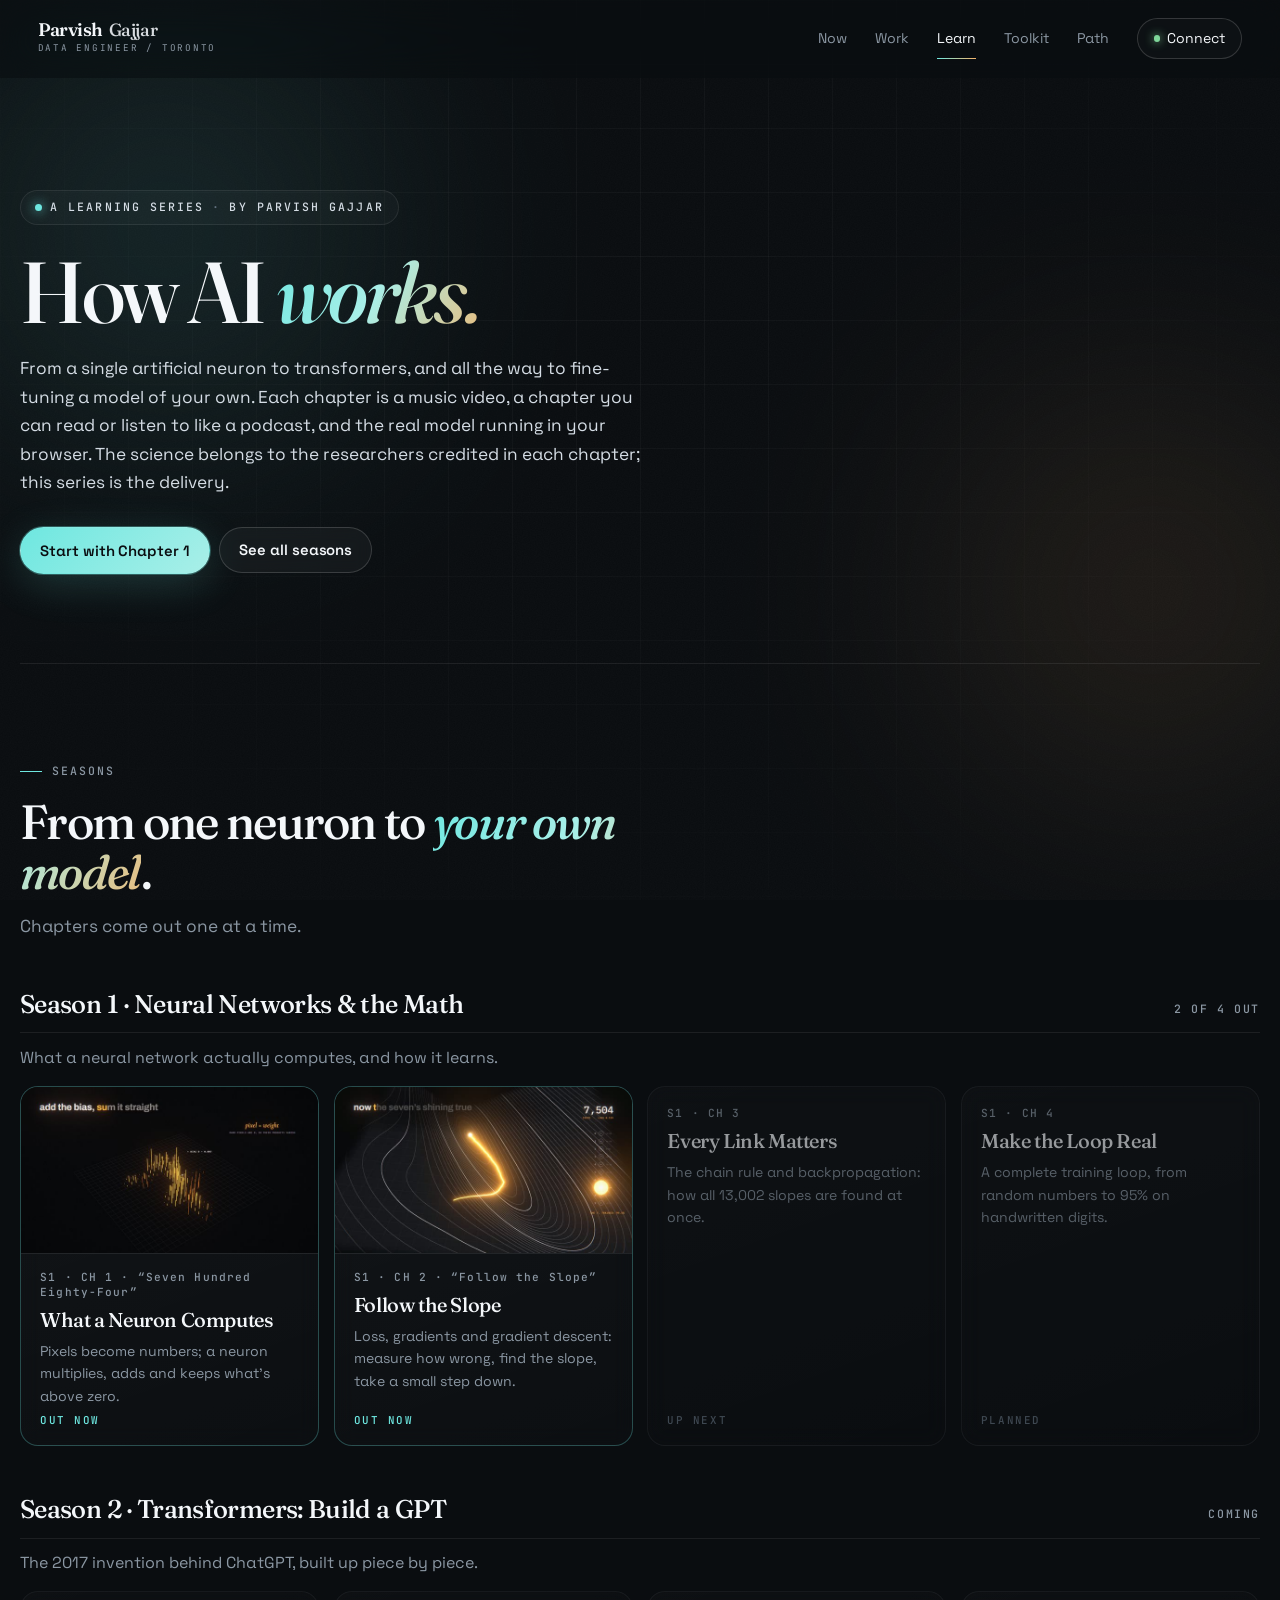
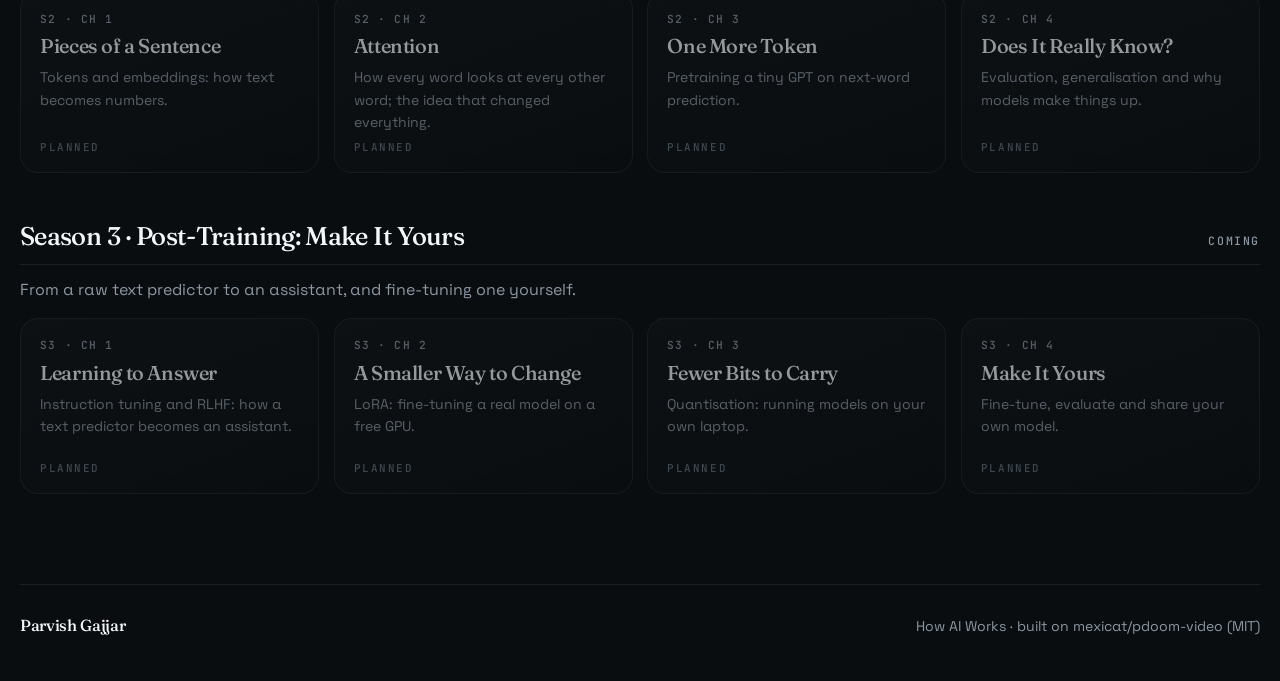
==== commit 81c106ff: "Add How AI Works Season 1 Chapter 2: Follow the Slope Music video with a 3D loss landscape computed " ====
--- a/learn/index.html
+++ b/learn/index.html
@@ -17,7 +17,7 @@
   <link rel="preconnect" href="https://fonts.gstatic.com" crossorigin>
   <link href="https://fonts.googleapis.com/css2?family=Fraunces:ital,opsz,wght@0,9..144,400;0,9..144,500;0,9..144,600;1,9..144,400;1,9..144,500&family=Space+Grotesk:wght@300;400;500;600;700&family=JetBrains+Mono:wght@400;500&display=swap" rel="stylesheet">
   <link rel="stylesheet" href="/styles.css?v=7babe92">
-  <link rel="stylesheet" href="/learn/learn.css?v=2">
+  <link rel="stylesheet" href="/learn/learn.css?v=3">
   <link rel="icon" href="data:image/svg+xml,%3Csvg xmlns='http://www.w3.org/2000/svg' viewBox='0 0 100 100'%3E%3Crect width='100' height='100' rx='22' fill='%230a0d10'/%3E%3Ctext x='50' y='62' font-size='42' text-anchor='middle' fill='%236ee7e0' font-family='Georgia, serif' font-weight='700'%3EPG%3C/text%3E%3C/svg%3E">
 </head>
 <body>
@@ -72,7 +72,7 @@
     </div>
   </footer>
 
-  <script src="/learn/series.js?v=2"></script>
+  <script src="/learn/series.js?v=3"></script>
   <script>
     (() => {
       const S = window.SERIES, root = document.getElementById('seasonList');
--- a/learn/learn.css
+++ b/learn/learn.css
@@ -198,3 +198,22 @@
 .story .seekable { cursor: pointer; }
 .story .seekable:hover { color: var(--ink); }
 @media (prefers-reduced-motion: reduce) { .listen-title .eq i, .listen[data-play="loading"] .listen-btn::after { animation: none; } }
+
+/* ---------- chapter 2: the landscape lab ---------- */
+.land-grid { display: grid; grid-template-columns: minmax(0, 1fr) 22rem; gap: 1rem; align-items: start; margin-top: 2rem; }
+@media (max-width: 900px) { .land-grid { grid-template-columns: minmax(0, 1fr); } }
+.land { position: relative; width: 100%; aspect-ratio: 1; border-radius: var(--radius-sm); overflow: hidden; border: 1px solid var(--border-strong); background: #0a0d10; cursor: crosshair; }
+.land canvas { width: 100%; height: 100%; display: block; }
+.land .hint { position: absolute; left: 0; right: 0; bottom: 0.8rem; text-align: center; font: 500 0.78rem/1.4 "JetBrains Mono", monospace; color: var(--muted); pointer-events: none; }
+.land .hint[hidden] { display: none; }
+.land-grid input[type="range"] { width: 100%; accent-color: var(--cyan); margin: 0.2rem 0 0; }
+.eta-row { display: flex; justify-content: space-between; align-items: baseline; font: 500 0.76rem/1.4 "JetBrains Mono", monospace; color: var(--muted-2); }
+.eta-row b { font-size: 1.3rem; color: var(--cyan); font-weight: 500; }
+.presets { display: flex; flex-wrap: wrap; gap: 0.4rem; margin: 0.8rem 0 0.2rem; }
+.chip { font: 500 0.74rem/1 "JetBrains Mono", monospace; color: var(--ink); background: rgba(255,255,255,0.04); border: 1px solid var(--border-strong); border-radius: 999px; padding: 0.45rem 0.7rem; cursor: pointer; }
+.chip:hover, .chip:focus-visible { border-color: var(--cyan); color: var(--cyan); }
+.land-grid .row { display: flex; flex-wrap: wrap; gap: 0.5rem; margin-top: 0.8rem; }
+.land-grid .button { min-height: 2.4rem; padding: 0.5rem 0.95rem; font-size: 0.85rem; }
+.toggle { display: flex; gap: 0.5rem; align-items: center; margin-top: 0.9rem; font-size: 0.86rem; color: var(--muted); cursor: pointer; }
+.toggle input { accent-color: var(--amber); }
+.spark { width: 100%; height: 80px; margin-top: 0.6rem; display: block; }
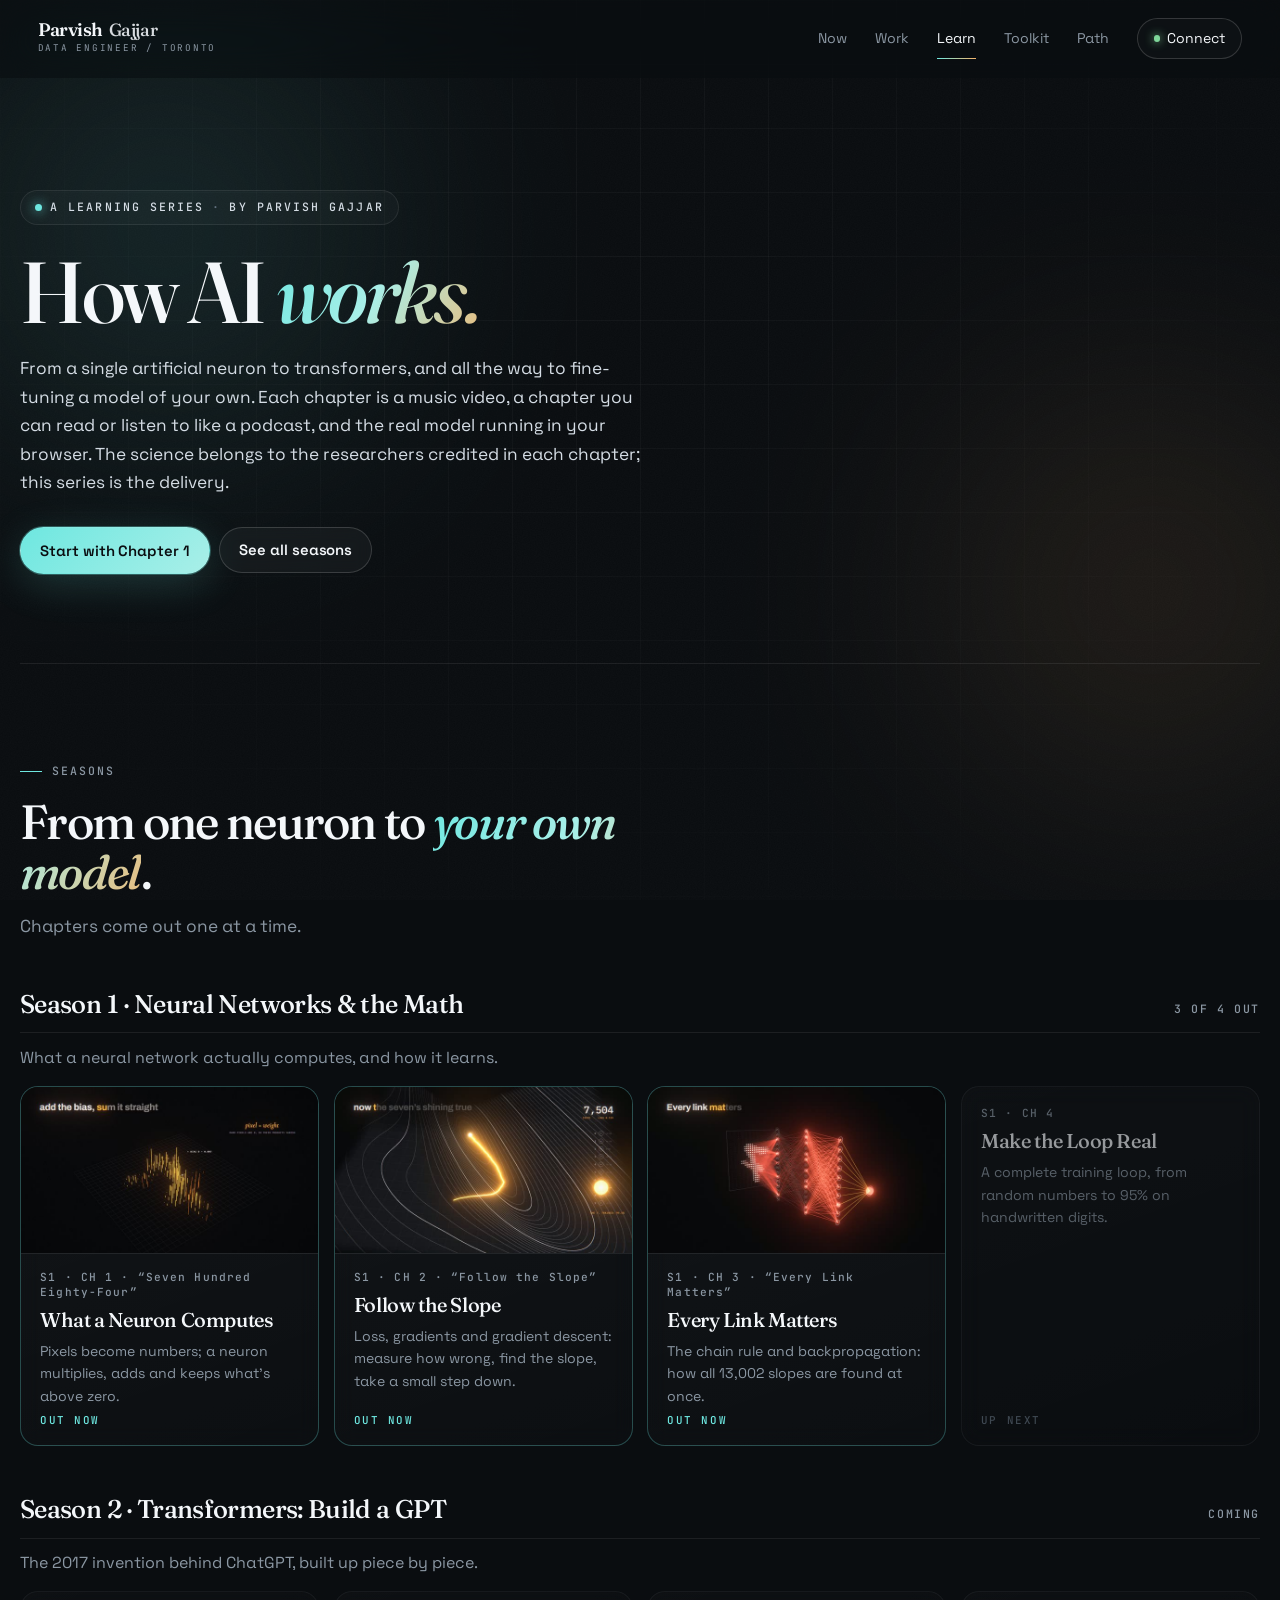
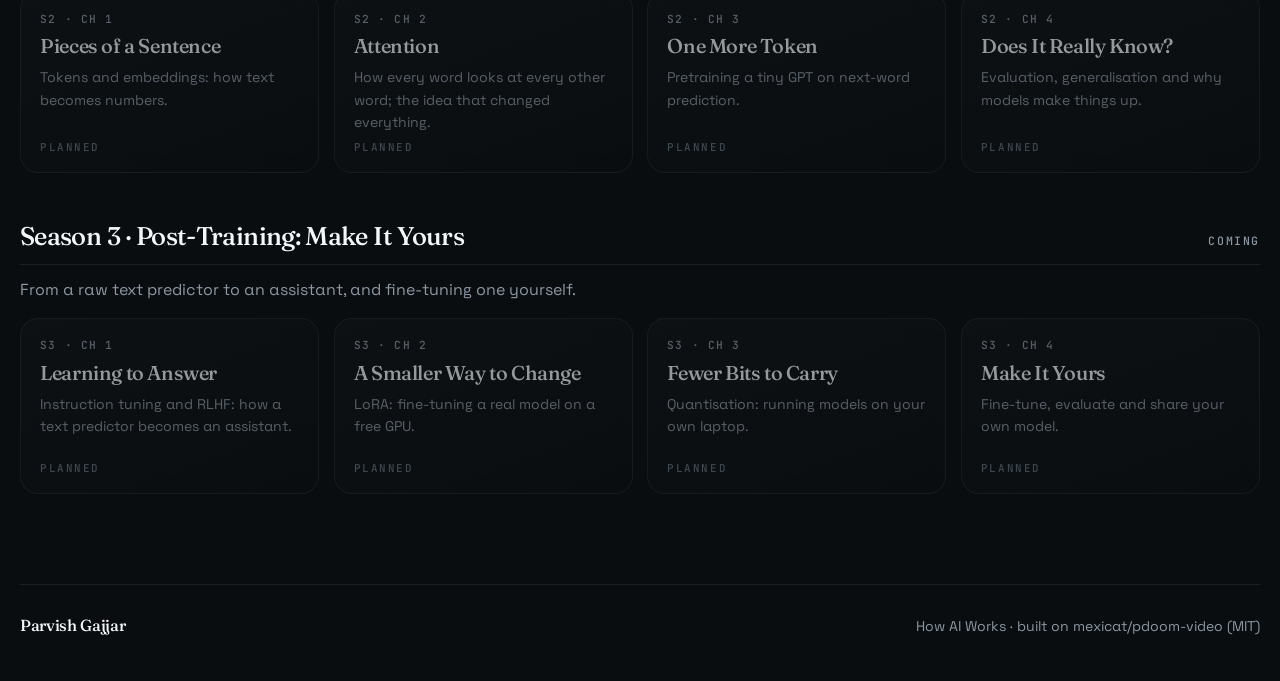
==== commit 6f5dbeb4: "How AI Works S1C3: Every Link Matters (music video, narrated chapter, backprop lab); Chapter 3 live " ====
--- a/learn/index.html
+++ b/learn/index.html
@@ -72,7 +72,7 @@
     </div>
   </footer>
 
-  <script src="/learn/series.js?v=3"></script>
+  <script src="/learn/series.js?v=4"></script>
   <script>
     (() => {
       const S = window.SERIES, root = document.getElementById('seasonList');
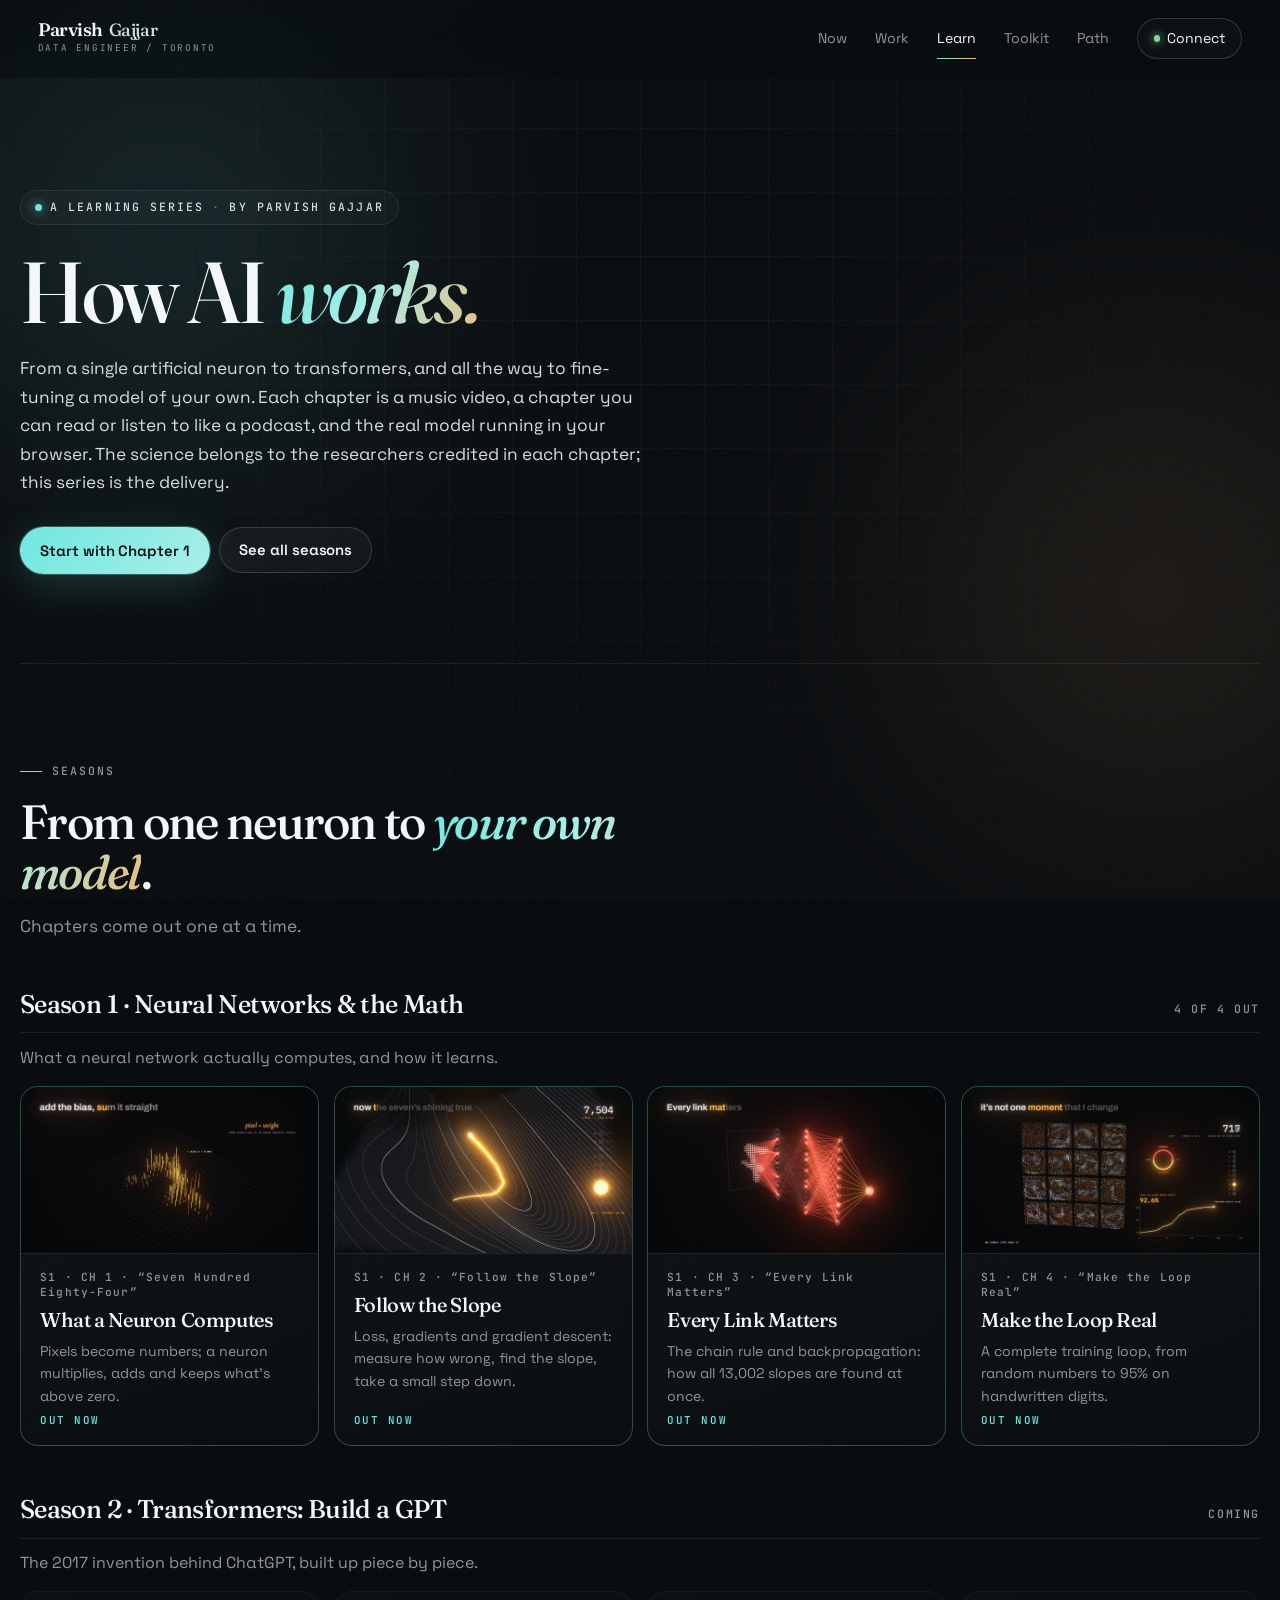
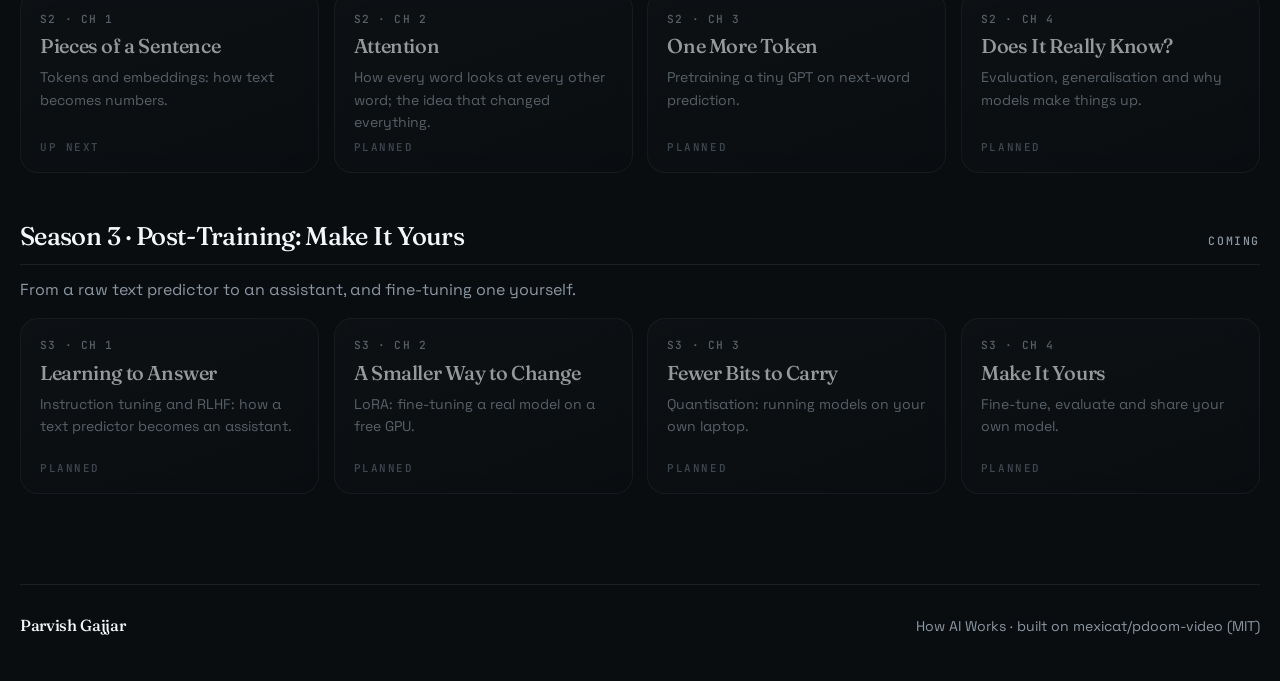
==== commit e0474079: "How AI Works S1C4: Make the Loop Real (music video, narrated chapter, training-run lab); in-player c" ====
--- a/learn/index.html
+++ b/learn/index.html
@@ -72,7 +72,7 @@
     </div>
   </footer>
 
-  <script src="/learn/series.js?v=4"></script>
+  <script src="/learn/series.js?v=5"></script>
   <script>
     (() => {
       const S = window.SERIES, root = document.getElementById('seasonList');
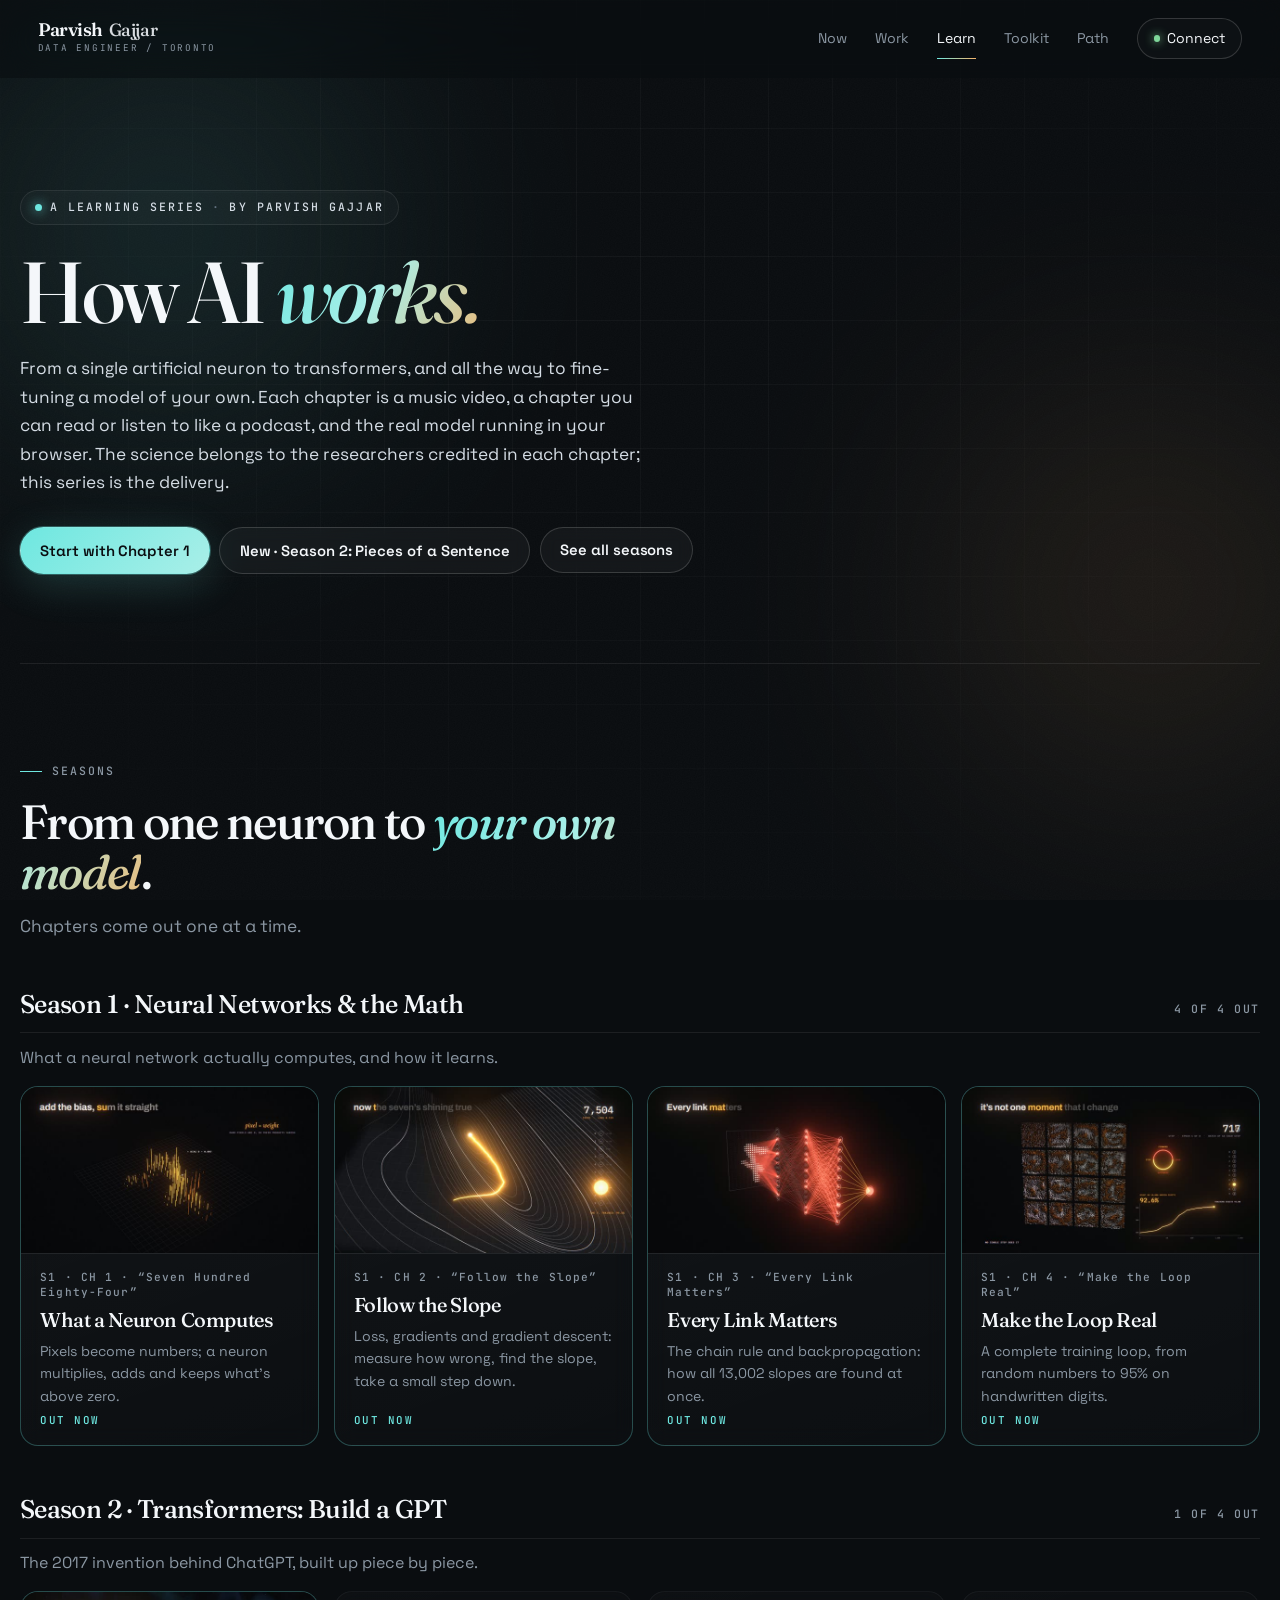
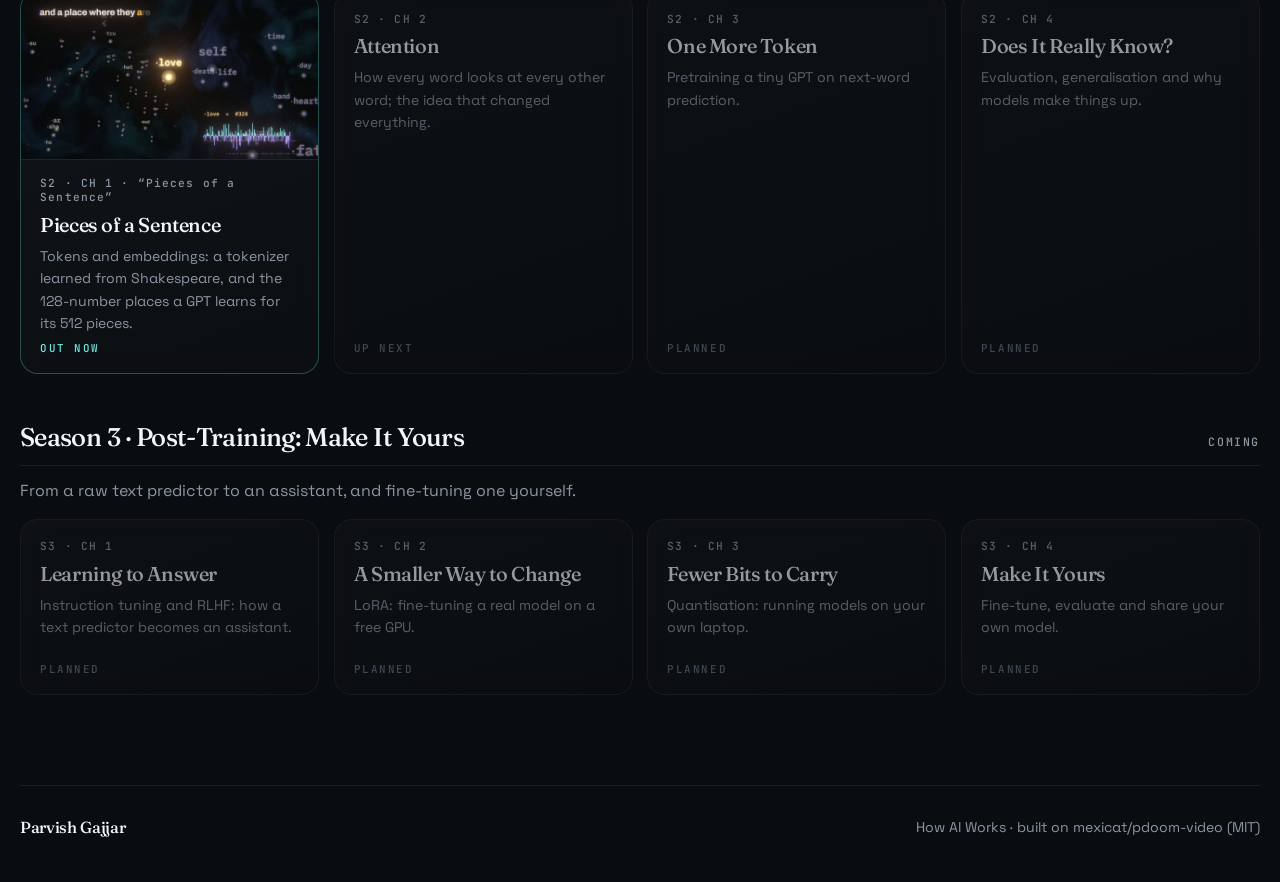
==== commit 847cece8: "How AI Works: Season 2, Chapter 1 - Pieces of a Sentence Tokens and embeddings from the season's one" ====
--- a/learn/index.html
+++ b/learn/index.html
@@ -52,6 +52,7 @@
       <p class="lede">From a single artificial neuron to transformers, and all the way to fine-tuning a model of your own. Each chapter is a music video, a chapter you can read or listen to like a podcast, and the real model running in your browser. The science belongs to the researchers credited in each chapter; this series is the delivery.</p>
       <div class="hero-actions">
         <a class="button button-primary" href="/learn/s1/c1/" id="startBtn">Start with Chapter 1</a>
+        <a class="button button-secondary" href="/learn/s2/c1/">New · Season 2: Pieces of a Sentence</a>
         <a class="button button-secondary" href="#seasons">See all seasons</a>
       </div>
     </section>
@@ -72,7 +73,7 @@
     </div>
   </footer>
 
-  <script src="/learn/series.js?v=5"></script>
+  <script src="/learn/series.js?v=6"></script>
   <script>
     (() => {
       const S = window.SERIES, root = document.getElementById('seasonList');
